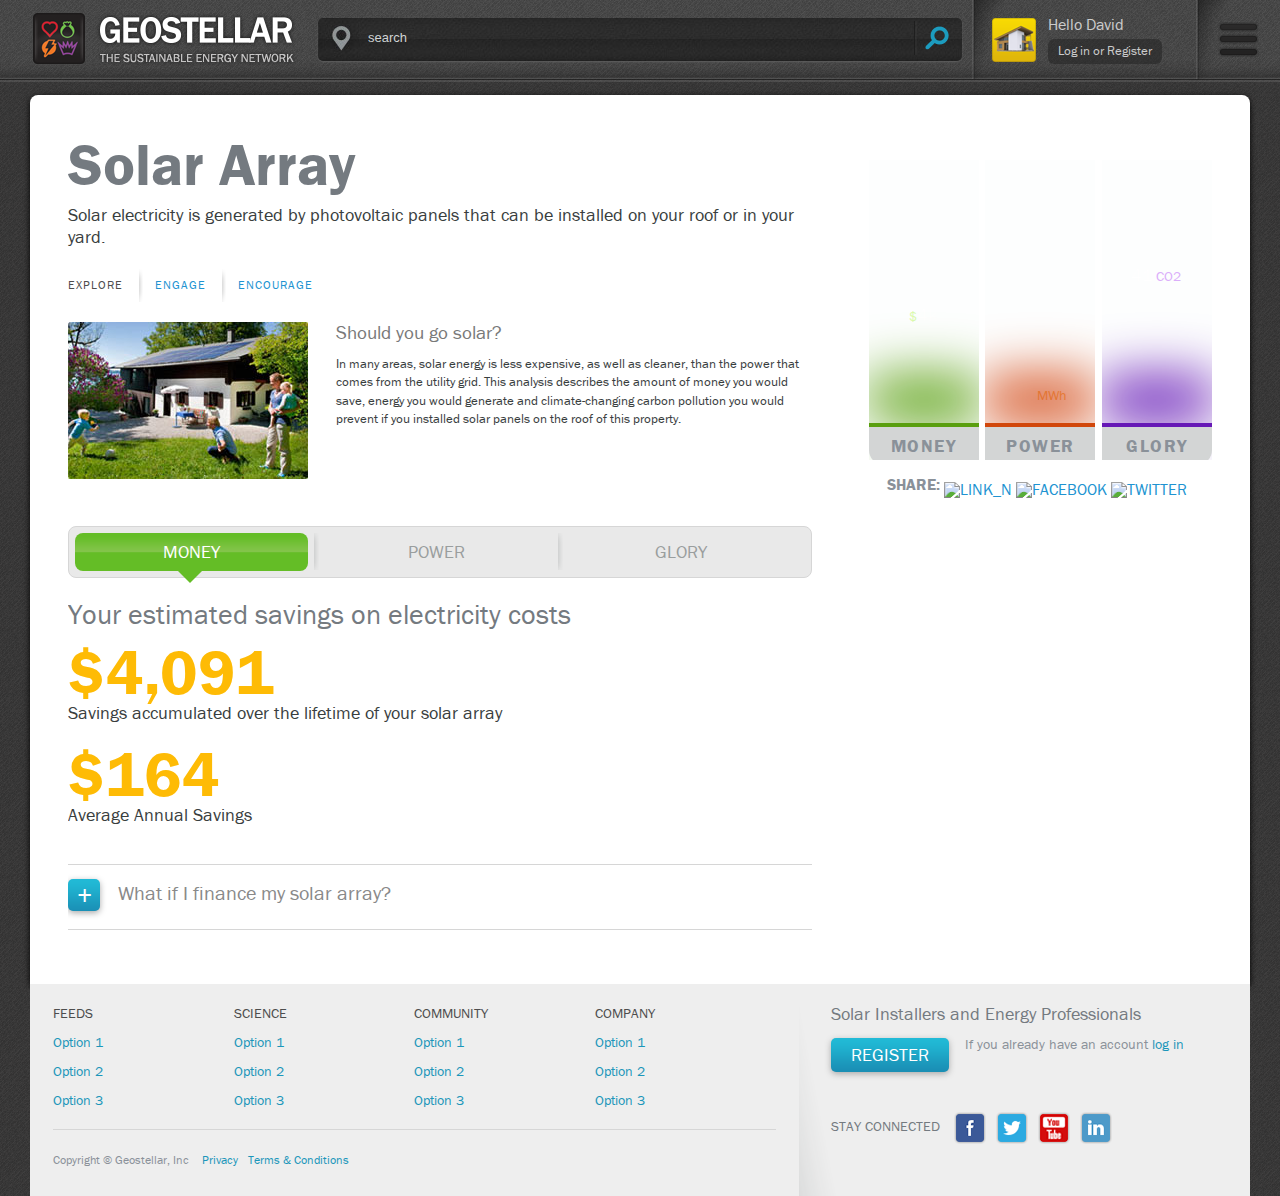
==== dashboard/index.html @ 4278902e "Commit with responsive header" ====
<!DOCTYPE html>
<html xmlns:fb="http://ogp.me/ns/fb#" class="js wf-franklingothicurw-n4-active wf-franklingothicurw-n7-active wf-franklingothicurw-n9-active wf-active"><head><style type="text/css">@media print {  .gmnoprint {    display:none  }}@media screen {  .gmnoscreen {    display:none  }}</style>
<title>Geostellar</title>
<meta name="description" content="Geostellar is The Sustainable Energy Network bringing cheaper, cleaner power for your home or business">
<meta http-equiv="X-UA-Compatible" content="chrome=1">
<meta name="viewport" content="width=device-width,initial-scale=1.0">


<link type="text/css" rel="stylesheet" media="screen" href="assets/application-35c4564369fe5d1c6859f36e1d0d741b.css">
<link type="text/css" rel="stylesheet" media="screen" href="assets/responsive-58cfaf1e168ccf00f7dff2ef872f04aa.css">
<link type="text/css" rel="stylesheet" media="screen" href="http://acceptance.geostellar.com:81/assets/whitelabel/geostellar-1b13569e9620782f423d4cd3ce931750.css">
<meta name="csrf-param" content="authenticity_token">
<meta name="csrf-token" content="Gu8Nmhqc6T2IzQH/kvDJ6JDOhVufLw918sZUtkgEwIQ=">
<link rel="icon" href="http://acceptance.geostellar.com:81/assets/favicon.png">
<link rel="apple-touch-icon" href="http://acceptance.geostellar.com:81/assets/GS_logo_appleIcon-0bec4d07da0aae240de7fe9b6c333265.png">
<!-- <script src="https://apis.google.com/_/scs/apps-static/_/js/k=oz.gapi.en.AFEB0CwrTt8.O/m=auth/am=qQ/rt=j/d=1/rs=AItRSTPkayOPKWRaj7YBCgqYh_5rCQdUZg/cb=gapi.loaded_0" async=""></script> -->
<!-- <script id="facebook-jssdk" async="" src="http://connect.facebook.net/en_US/all.js"></script> --><!-- <script type="text/javascript" async="" src="http://doug1izaerwt3.cloudfront.net/d4628839c38fcdaf28ebc00604e5fc774cc662ef.1.js"></script> -->
<!-- <script type="text/javascript" async="" src="http://i.kissmetrics.com/i.js"></script> -->
<!-- <script type="text/javascript" async="" src="http://www.google-analytics.com/ga.js"></script> -->
<!-- <script type="text/javascript" src="http://acceptance.geostellar.com:81/assets/application-3544ddd6ca4b018228222d82620ffefd.js"></script> -->
<!-- <script type="text/javascript" src="http://use.typekit.com/sor1pyl.js"></script> -->
<style type="text/css">.tk-franklin-gothic-urw{font-family:"franklin-gothic-urw",sans-serif;}</style><link rel="stylesheet" href="http://use.typekit.com/k/sor1pyl-d.css?[base64]"><script>
  //&lt;![CDATA[
    try{Typekit.load();}catch(e){}
  //]]&gt;
</script>
<script type="text/javascript">
var _gaq = _gaq || [];
_gaq.push(['_setAccount','UA-27055739-1']);
_gaq.push(['_trackPageview']);
(function() {
var ga = document.createElement('script'); ga.type = 'text/javascript'; ga.async = true;
ga.src = ('https:' == document.location.protocol ? 'https://ssl' : 'http://www') + '.google-analytics.com/ga.js';
var s = document.getElementsByTagName('script')[0]; s.parentNode.insertBefore(ga, s);
})();
</script>

<script type="text/javascript" src="http://www.google.com/jsapi"></script>
<script>
  //&lt;![CDATA[
    var _kmq = _kmq || [];
    var _kmk = _kmk || 'd4628839c38fcdaf28ebc00604e5fc774cc662ef';
  //]]&gt;
</script>

<script>
  //&lt;![CDATA[
    function _kms(u){
      setTimeout(function(){
        var d = document, f = d.getElementsByTagName('script')[0],
        s = d.createElement('script');
        s.type = 'text/javascript'; s.async = true; s.src = u;
        f.parentNode.insertBefore(s, f);
      }, 1);
    }
    _kms('//i.kissmetrics.com/i.js');
    _kms('//doug1izaerwt3.cloudfront.net/' + _kmk + '.1.js');
  //]]&gt;
</script>

<!-- <script type="text/javascript">
var axel = Math.random() + "";
var a = axel * 10000000000000;
document.write('<iframe src="http://3665442.fls.doubleclick.net/activityi;src=3665442;type=retar134;cat=geost882;ord=' + a + '?" width="1" height="1" frameborder="0" style="display:none"></iframe>');
</script> --><link href="http://ajax.googleapis.com/ajax/static/modules/gviz/1.0/core/tooltip.css" rel="stylesheet" type="text/css">
<!-- <script type="text/javascript" charset="UTF-8" src="http://maps.gstatic.com/cat_js/intl/en_us/mapfiles/api-3/8/12/%7Bcommon,map,util,marker%7D.js"></script> -->
<!-- <script type="text/javascript" charset="UTF-8" src="http://maps.gstatic.com/cat_js/intl/en_us/mapfiles/api-3/8/12/%7Bonion%7D.js"></script> -->
<!-- <script type="text/javascript" charset="UTF-8" src="http://maps.gstatic.com/cat_js/intl/en_us/mapfiles/api-3/8/12/%7Bcontrols%7D.js"></script> -->
<!-- <script type="text/javascript" charset="UTF-8" src="http://maps.gstatic.com/cat_js/intl/en_us/mapfiles/api-3/8/12/%7Bstats%7D.js"></script> --><style type="text/css">.fb_hidden{position:absolute;top:-10000px;z-index:10001}
.fb_invisible{display:none}
.fb_reset{background:none;border-spacing:0;border:0;color:#000;cursor:auto;direction:ltr;font-family:"lucida grande", tahoma, verdana, arial, sans-serif;font-size:11px;font-style:normal;font-variant:normal;font-weight:normal;letter-spacing:normal;line-height:1;margin:0;overflow:visible;padding:0;text-align:left;text-decoration:none;text-indent:0;text-shadow:none;text-transform:none;visibility:visible;white-space:normal;word-spacing:normal}
.fb_link img{border:none}
.fb_dialog{background:rgba(82, 82, 82, .7);position:absolute;top:-10000px;z-index:10001}
.fb_dialog_advanced{padding:10px;-moz-border-radius:8px;-webkit-border-radius:8px;border-radius:8px}
.fb_dialog_content{background:#fff;color:#333}
.fb_dialog_close_icon{background:url(http://static.ak.fbcdn.net/rsrc.php/v2/yA/x/IE9JII6Z1Ys.png) no-repeat scroll 0 0 transparent;_background-image:url(http://static.ak.fbcdn.net/rsrc.php/v2/y6/x/s816eWC-2sl.gif);cursor:pointer;display:block;height:15px;position:absolute;right:18px;top:17px;width:15px;top:8px\9;right:7px\9}
.fb_dialog_mobile .fb_dialog_close_icon{top:5px;left:5px;right:auto}
.fb_dialog_padding{background-color:transparent;position:absolute;width:1px;z-index:-1}
.fb_dialog_close_icon:hover{background:url(http://static.ak.fbcdn.net/rsrc.php/v2/yA/x/IE9JII6Z1Ys.png) no-repeat scroll 0 -15px transparent;_background-image:url(http://static.ak.fbcdn.net/rsrc.php/v2/y6/x/s816eWC-2sl.gif)}
.fb_dialog_close_icon:active{background:url(http://static.ak.fbcdn.net/rsrc.php/v2/yA/x/IE9JII6Z1Ys.png) no-repeat scroll 0 -30px transparent;_background-image:url(http://static.ak.fbcdn.net/rsrc.php/v2/y6/x/s816eWC-2sl.gif)}
.fb_dialog_loader{background-color:#f2f2f2;border:1px solid #606060;font-size:24px;padding:20px}
.fb_dialog_top_left,
.fb_dialog_top_right,
.fb_dialog_bottom_left,
.fb_dialog_bottom_right{height:10px;width:10px;overflow:hidden;position:absolute}
/* @noflip */
.fb_dialog_top_left{background:url(http://static.ak.fbcdn.net/rsrc.php/v2/yR/x/8YeTNIlTZjm.png) no-repeat 0 0;left:-10px;top:-10px}
/* @noflip */
.fb_dialog_top_right{background:url(http://static.ak.fbcdn.net/rsrc.php/v2/yR/x/8YeTNIlTZjm.png) no-repeat 0 -10px;right:-10px;top:-10px}
/* @noflip */
.fb_dialog_bottom_left{background:url(http://static.ak.fbcdn.net/rsrc.php/v2/yR/x/8YeTNIlTZjm.png) no-repeat 0 -20px;bottom:-10px;left:-10px}
/* @noflip */
.fb_dialog_bottom_right{background:url(http://static.ak.fbcdn.net/rsrc.php/v2/yR/x/8YeTNIlTZjm.png) no-repeat 0 -30px;right:-10px;bottom:-10px}
.fb_dialog_vert_left,
.fb_dialog_vert_right,
.fb_dialog_horiz_top,
.fb_dialog_horiz_bottom{position:absolute;background:#525252;filter:alpha(opacity=70);opacity:.7}
.fb_dialog_vert_left,
.fb_dialog_vert_right{width:10px;height:100%}
.fb_dialog_vert_left{margin-left:-10px}
.fb_dialog_vert_right{right:0;margin-right:-10px}
.fb_dialog_horiz_top,
.fb_dialog_horiz_bottom{width:100%;height:10px}
.fb_dialog_horiz_top{margin-top:-10px}
.fb_dialog_horiz_bottom{bottom:0;margin-bottom:-10px}
.fb_dialog_iframe{line-height:0}
.fb_dialog_content .dialog_title{background:#6d84b4;border:1px solid #3b5998;color:#fff;font-size:14px;font-weight:bold;margin:0}
.fb_dialog_content .dialog_title &gt; span{background:url(http://static.ak.fbcdn.net/rsrc.php/v2/yD/x/Cou7n-nqK52.gif)
no-repeat 5px 50%;float:left;padding:5px 0 7px 26px}
body.fb_hidden{-webkit-transform:none;height:100%;margin:0;left:-10000px;overflow:visible;position:absolute;top:-10000px;width:100%
}
.fb_dialog.fb_dialog_mobile.loading{background:url(http://static.ak.fbcdn.net/rsrc.php/v2/yc/x/3rhSv5V8j3o.gif)
white no-repeat 50% 50%;min-height:100%;min-width:100%;overflow:hidden;position:absolute;top:0;z-index:10001}
.fb_dialog.fb_dialog_mobile.loading.centered{max-height:590px;min-height:590px;max-width:500px;min-width:500px}
#fb-root #fb_dialog_ipad_overlay{background:rgba(0, 0, 0, .45);position:absolute;left:0;top:0;width:100%;min-height:100%;z-index:10000}
#fb-root #fb_dialog_ipad_overlay.hidden{display:none}
.fb_dialog.fb_dialog_mobile.loading iframe{visibility:hidden}
.fb_dialog_content .dialog_header{-webkit-box-shadow:white 0 1px 1px -1px inset;background:-webkit-gradient(linear, 0 0, 0 100%, from(#738ABA), to(#2C4987));border-bottom:1px solid;border-color:#1d4088;color:#fff;font:14px Helvetica, sans-serif;font-weight:bold;text-overflow:ellipsis;text-shadow:rgba(0, 30, 84, .296875) 0 -1px 0;vertical-align:middle;white-space:nowrap}
.fb_dialog_content .dialog_header table{-webkit-font-smoothing:subpixel-antialiased;height:43px;width:100%
}
.fb_dialog_content .dialog_header td.header_left{font-size:12px;padding-left:5px;vertical-align:middle;width:60px
}
.fb_dialog_content .dialog_header td.header_right{font-size:12px;padding-right:5px;vertical-align:middle;width:60px
}
.fb_dialog_content .touchable_button{background:-webkit-gradient(linear, 0 0, 0 100%, from(#4966A6),
color-stop(0.5, #355492), to(#2A4887));border:1px solid #29447e;-webkit-background-clip:padding-box;-webkit-border-radius:3px;-webkit-box-shadow:rgba(0, 0, 0, .117188) 0 1px 1px inset,
rgba(255, 255, 255, .167969) 0 1px 0;display:inline-block;margin-top:3px;max-width:85px;line-height:18px;padding:4px 12px;position:relative}
.fb_dialog_content .dialog_header .touchable_button input{border:none;background:none;color:#fff;font:12px Helvetica, sans-serif;font-weight:bold;margin:2px -12px;padding:2px 6px 3px 6px;text-shadow:rgba(0, 30, 84, .296875) 0 -1px 0}
.fb_dialog_content .dialog_header .header_center{color:#fff;font-size:16px;font-weight:bold;line-height:18px;text-align:center;vertical-align:middle}
.fb_dialog_content .dialog_content{background:url(http://static.ak.fbcdn.net/rsrc.php/v2/yJ/x/jKEcVPZFk-2.gif) no-repeat 50% 50%;border:1px solid #555;border-bottom:0;border-top:0;height:150px}
.fb_dialog_content .dialog_footer{background:#f2f2f2;border:1px solid #555;border-top-color:#ccc;height:40px}
#fb_dialog_loader_close{float:left}
.fb_dialog.fb_dialog_mobile .fb_dialog_close_button{text-shadow:rgba(0, 30, 84, .296875) 0 -1px 0}
.fb_dialog.fb_dialog_mobile .fb_dialog_close_icon{visibility:hidden}
.fb_iframe_widget{position:relative;display:-moz-inline-block;display:inline-block}
.fb_iframe_widget iframe{position:absolute}
.fb_iframe_widget_lift{z-index:1}
.fb_iframe_widget span{display:inline-block;position:relative;text-align:justify;vertical-align:text-bottom}
.fb_hide_iframes iframe{position:relative;left:-10000px}
.fb_iframe_widget_loader{position:relative;display:inline-block}
.fb_iframe_widget_fluid{display:inline}
.fb_iframe_widget_fluid span{width:100%}
.fb_iframe_widget_loader iframe{min-height:32px;z-index:2;zoom:1}
.fb_iframe_widget_loader .FB_Loader{background:url(http://static.ak.fbcdn.net/rsrc.php/v2/yJ/x/jKEcVPZFk-2.gif) no-repeat;height:32px;width:32px;margin-left:-16px;position:absolute;left:50%;z-index:4}
.fb_button_simple,
.fb_button_simple_rtl{background-image:url(http://static.ak.fbcdn.net/rsrc.php/v2/yH/x/eIpbnVKI9lR.png);background-repeat:no-repeat;cursor:pointer;outline:none;text-decoration:none}
.fb_button_simple_rtl{background-position:right 0}
.fb_button_simple .fb_button_text{margin:0 0 0 20px;padding-bottom:1px}
.fb_button_simple_rtl .fb_button_text{margin:0 10px 0 0}
a.fb_button_simple:hover .fb_button_text,
a.fb_button_simple_rtl:hover .fb_button_text,
.fb_button_simple:hover .fb_button_text,
.fb_button_simple_rtl:hover .fb_button_text{text-decoration:underline}
.fb_button,
.fb_button_rtl{background:#29447e url(http://static.ak.fbcdn.net/rsrc.php/v2/yl/x/FGFbc80dUKj.png);background-repeat:no-repeat;cursor:pointer;display:inline-block;padding:0 0 0 1px;text-decoration:none;outline:none}
.fb_button .fb_button_text,
.fb_button_rtl .fb_button_text{background:#5f78ab url(http://static.ak.fbcdn.net/rsrc.php/v2/yl/x/FGFbc80dUKj.png);border-top:solid 1px #879ac0;border-bottom:solid 1px #1a356e;color:#fff;display:block;font-family:"lucida grande",tahoma,verdana,arial,sans-serif;font-weight:bold;padding:2px 6px 3px 6px;margin:1px 1px 0 21px;text-shadow:none}
a.fb_button,
a.fb_button_rtl,
.fb_button,
.fb_button_rtl{text-decoration:none}
a.fb_button:active .fb_button_text,
a.fb_button_rtl:active .fb_button_text,
.fb_button:active .fb_button_text,
.fb_button_rtl:active .fb_button_text{border-bottom:solid 1px #29447e;border-top:solid 1px #45619d;background:#4f6aa3;text-shadow:none}
.fb_button_xlarge,
.fb_button_xlarge_rtl{background-position:left -60px;font-size:24px;line-height:30px}
.fb_button_xlarge .fb_button_text{padding:3px 8px 3px 12px;margin-left:38px}
a.fb_button_xlarge:active{background-position:left -99px}
.fb_button_xlarge_rtl{background-position:right -268px}
.fb_button_xlarge_rtl .fb_button_text{padding:3px 8px 3px 12px;margin-right:39px}
a.fb_button_xlarge_rtl:active{background-position:right -307px}
.fb_button_large,
.fb_button_large_rtl{background-position:left -138px;font-size:13px;line-height:16px}
.fb_button_large .fb_button_text{margin-left:24px;padding:2px 6px 4px 6px}
a.fb_button_large:active{background-position:left -163px}
.fb_button_large_rtl{background-position:right -346px}
.fb_button_large_rtl .fb_button_text{margin-right:25px}
a.fb_button_large_rtl:active{background-position:right -371px}
.fb_button_medium,
.fb_button_medium_rtl{background-position:left -188px;font-size:11px;line-height:14px}
a.fb_button_medium:active{background-position:left -210px}
.fb_button_medium_rtl{background-position:right -396px}
.fb_button_text_rtl,
.fb_button_medium_rtl .fb_button_text{padding:2px 6px 3px 6px;margin-right:22px}
a.fb_button_medium_rtl:active{background-position:right -418px}
.fb_button_small,
.fb_button_small_rtl{background-position:left -232px;font-size:10px;line-height:10px}
.fb_button_small .fb_button_text{padding:2px 6px 3px;margin-left:17px}
a.fb_button_small:active,
.fb_button_small:active{background-position:left -250px}
.fb_button_small_rtl{background-position:right -440px}
.fb_button_small_rtl .fb_button_text{padding:2px 6px;margin-right:18px}
a.fb_button_small_rtl:active{background-position:right -458px}
.fb_share_count_wrapper{position:relative;float:left}
.fb_share_count{background:#b0b9ec none repeat scroll 0 0;color:#333;font-family:"lucida grande", tahoma, verdana, arial, sans-serif;text-align:center}
.fb_share_count_inner{background:#e8ebf2;display:block}
.fb_share_count_right{margin-left:-1px;display:inline-block}
.fb_share_count_right .fb_share_count_inner{border-top:solid 1px #e8ebf2;border-bottom:solid 1px #b0b9ec;margin:1px 1px 0 1px;font-size:10px;line-height:10px;padding:2px 6px 3px;font-weight:bold}
.fb_share_count_top{display:block;letter-spacing:-1px;line-height:34px;margin-bottom:7px;font-size:22px;border:solid 1px #b0b9ec}
.fb_share_count_nub_top{border:none;display:block;position:absolute;left:7px;top:35px;margin:0;padding:0;width:6px;height:7px;background-repeat:no-repeat;background-image:url(http://static.ak.fbcdn.net/rsrc.php/v2/yP/x/bSOHtKbCGYI.png)}
.fb_share_count_nub_right{border:none;display:inline-block;padding:0;width:5px;height:10px;background-repeat:no-repeat;background-image:url(http://static.ak.fbcdn.net/rsrc.php/v2/yL/x/i_oIVTKMYsL.png);vertical-align:top;background-position:right 5px;z-index:10;left:2px;margin:0 2px 0 0;position:relative}
.fb_share_no_count{display:none}
.fb_share_size_Small .fb_share_count_right .fb_share_count_inner{font-size:10px}
.fb_share_size_Medium .fb_share_count_right .fb_share_count_inner{font-size:11px;padding:2px 6px 3px;letter-spacing:-1px;line-height:14px}
.fb_share_size_Large .fb_share_count_right .fb_share_count_inner{font-size:13px;line-height:16px;padding:2px 6px 4px;font-weight:normal;letter-spacing:-1px}
.fb_share_count_hidden .fb_share_count_nub_top,
.fb_share_count_hidden .fb_share_count_top,
.fb_share_count_hidden .fb_share_count_nub_right,
.fb_share_count_hidden .fb_share_count_right{visibility:hidden}
.fb_connect_bar_container div,
.fb_connect_bar_container span,
.fb_connect_bar_container a,
.fb_connect_bar_container img,
.fb_connect_bar_container strong{background:none;border-spacing:0;border:0;direction:ltr;font-style:normal;font-variant:normal;letter-spacing:normal;line-height:1;margin:0;overflow:visible;padding:0;text-align:left;text-decoration:none;text-indent:0;text-shadow:none;text-transform:none;visibility:visible;white-space:normal;word-spacing:normal;vertical-align:baseline}
.fb_connect_bar_container{position:fixed;left:0 !important;right:0 !important;height:42px !important;padding:0 25px !important;margin:0 !important;vertical-align:middle !important;border-bottom:1px solid #333 !important;background:#3b5998 !important;z-index:99999999 !important;overflow:hidden !important}
.fb_connect_bar_container_ie6{position:absolute;top:expression(document.compatMode=="CSS1Compat"? document.documentElement.scrollTop+"px":body.scrollTop+"px")}
.fb_connect_bar{position:relative;margin:auto;height:100%;width:100%;padding:6px 0 0 0 !important;background:none;color:#fff !important;font-family:"lucida grande", tahoma, verdana, arial, sans-serif !important;font-size:13px !important;font-style:normal !important;font-variant:normal !important;font-weight:normal !important;letter-spacing:normal !important;line-height:1 !important;text-decoration:none !important;text-indent:0 !important;text-shadow:none !important;text-transform:none !important;white-space:normal !important;word-spacing:normal !important}
.fb_connect_bar a:hover{color:#fff}
.fb_connect_bar .fb_profile img{height:30px;width:30px;vertical-align:middle;margin:0 6px 5px 0}
.fb_connect_bar div a,
.fb_connect_bar span,
.fb_connect_bar span a{color:#bac6da;font-size:11px;text-decoration:none}
.fb_connect_bar .fb_buttons{float:right;margin-top:7px}
.fb_edge_widget_with_comment{position:relative;*z-index:1000}
.fb_edge_widget_with_comment span.fb_edge_comment_widget{position:absolute}
.fb_edge_widget_with_comment span.fb_send_button_form_widget{z-index:1}
.fb_edge_widget_with_comment span.fb_send_button_form_widget .FB_Loader{left:0;top:1px;margin-top:6px;margin-left:0;background-position:50% 50%;background-color:#fff;height:150px;width:394px;border:1px #666 solid;border-bottom:2px solid #283e6c;z-index:1}
.fb_edge_widget_with_comment span.fb_send_button_form_widget.dark .FB_Loader{background-color:#000;border-bottom:2px solid #ccc}
.fb_edge_widget_with_comment span.fb_send_button_form_widget.siderender
.FB_Loader{margin-top:0}
.fbpluginrecommendationsbarleft,
.fbpluginrecommendationsbarright{position:fixed !important;bottom:0;z-index:999}
/* @noflip */
.fbpluginrecommendationsbarleft{left:10px}
/* @noflip */
.fbpluginrecommendationsbarright{right:10px}</style>


<link rel="stylesheet" href="css/application-35c4564369fe5d1c6859f36e1d0d741b.css">
  <!--<link rel="stylesheet" href="css/responsive-58cfaf1e168ccf00f7dff2ef872f04aa.css">-->
  <link rel="stylesheet" href="css/sor1pyl-d.css">
  <link rel="stylesheet" href="css/tooltip.css">
  <link rel="stylesheet" href="css/geostellar.css">
  <script src="http://ajax.googleapis.com/ajax/libs/jquery/1.9.1/jquery.min.js"></script>
  <script type="text/javascript" src="js/jquery.xray.js"></script>
  <script type="text/javascript">
    $(document).ready(function(){
    	//$('#right-column').xray('images/screen.png', 0 , 0);
    	
    	/* INTRO TABS */
    	$('#intro-tabs-tabs a').click(function(e){
    		e.preventDefault();
    		$('#intro-tabs-tabs li').removeClass('current');
    		$('.tab').removeClass('current');
    		$(this).parent().addClass('current');
    		var thisIndex = $('#intro-tabs-tabs a').index(this);
    		$('#intro-tabs .tab').eq(thisIndex).addClass('current');
    	});
    	
    	/* SITE DETAIL TABS */
    	$('#site-details .details-header li').click(function(){
    		$('#site-details .details-header li').removeClass('current');
    		$('#site-details .detail-data').removeClass('current');
    		$(this).addClass('current');
    		var thisIndex = $('#site-details .details-header li').index(this);
    		$('#site-details .detail-data').eq(thisIndex).addClass('current');
    	});
    	
    	/* SITE SEARCH */
    	$('#site-search-field input').focus(function(){
    	  $('#site-search').addClass('active');
    	});
    	$('#site-search-field input').blur(function(){
    	  $('#site-search').removeClass('active');
    	});
    	$('#site-search-results a.result-btn').hover(
  	      function () {
  	        $('#site-search').addClass('remain-active');
  	    },
  	      function () {
  	        $('#site-search').removeClass('remain-active');
  	      }
  	    );
  	    
  	    /* HEADER MENU */
  	    $('#navigation-menu').click(function(){
  	    	$(this).toggleClass('active');
  	    });

    	
    });
  </script>



  <!--[if lt IE 9]>
	<script src="http://css3-mediaqueries-js.googlecode.com/svn/trunk/css3-mediaqueries.js"></script>
<![endif]-->
</head>

<body class="home search"><iframe width="1" height="1" frameborder="0" style="display:none" src="http://3665442.fls.doubleclick.net/activityi;src=3665442;type=retar134;cat=geost882;ord=3390226040861.0806?"></iframe>
<!-- <noscript>
&lt;iframe frameborder='0' height='1' src='http://3665442.fls.doubleclick.net/activityi;src=3665442;type=retar134;cat=geost882;ord=1?' style='display:none' width='1'&gt;&lt;/iframe&gt;
</noscript> -->

<!-- <script>
  //&lt;![CDATA[
    Light.Tracker.sessionIdentifier = null;
    Light.userSession = new Light.UserSession(null)
    Light.Tracker.initialize(Light.userSession);
  //]]&gt;
</script> -->

<!-- <script>
  //&lt;![CDATA[
    google.load("maps", "3.8", {"other_params":"client=gme-geostellar&amp;sensor=false"});
    google.load('visualization', '1.0', {'packages':['corechart']})
  //]]&gt;
</script> -->
<!-- <script type="text/javascript" src="http://maps.googleapis.com/maps/api/js?v=3.8&amp;client=gme-geostellar&amp;sensor=false"></script> -->
<!-- <script type="text/javascript" src="http://maps.gstatic.com/intl/en_us/mapfiles/api-3/8/12/main.js"></script> -->
<!-- <script type="text/javascript" src="http://www.google.com/uds/?file=visualization&amp;v=1.0&amp;packages=corechart"></script> -->
<!-- <script type="text/javascript" src="http://www.google.com/uds/api/visualization/1.0/cbcd5e2904628a4ef4d665354dc31eeb/format+en,default,corechart.I.js"></script> -->

<!-- <script>
  //&lt;![CDATA[
    Light.channelId = 4;
    
    $(function() {
      Light.Bootstrapper.bootstrap();
    });
  //]]&gt;
</script> -->


<!-- <script type="text/javascript">var NREUMQ=NREUMQ||[];NREUMQ.push(["mark","firstbyte",new Date().getTime()]);</script> -->


<div class="lens_flare"></div>
<div id="container" data-behavior="Light.Behaviors.UserSessionView">
<div id="header-outer">

<div id="header">
	<a class="logo" href="http://acceptance.geostellar.com:81/"><img src="images/GEOSTELLAR-logo.png" alt="GEOSTELLAR-logo" /></a>
	
	
	<div id="site-search">
	
	<div id="site-search-field">
	  <div class="site-search-inner">
	  	<label class="offscreen">Enter your search here</label>
	  	<input type="text" value="search" />
	  </div>
	</div>
	
	<div id="site-search-results">
	  <div class="result">
	    <span class="result-text">1123 Main St. Bethesda MD 10810</span>
	    <a href="" class="result-btn">View Saved Projects</a>
	  </div>
	</div>
	
	</div>
	
	
	
	<div id="user-block">
	<img src="images/avatar.png" alt="avatar" width="44" height="44" />
	<p>Hello David</p>
	<ul class="user-session">
	<li class="user-session-view">
	<a class="sign-out hidden" href="http://acceptance.geostellar.com:81/users/sign_out">Log out</a><a class="sign-in " href="#">Log in or Register</a>
	</li>
	</ul>
	</div>
	
	<div id="navigation-menu" class="dropdown"><a href="#" data-toggle="dropdown" class="btn disabled dropdown-toggle">
	<i class="icon-sort-down icon-large"></i>
	</a><ul role="menu" data-behavior="Light.Behaviors.ToolbarView" class="dropdown-menu" aria-labelledby="dLabel"><li>
	<a href="/">Home</a>
	</li><li>
	<a href="#" class="your_saved_projects">Saved Project(s)</a>
	</li><li>
	<a href="#" class="invite_friends">Invite Friends</a>
	</li><li>
	<a class="profile" href="http://acceptance.geostellar.com:81/users/profile/edit">Account Profile</a>
	</li></ul>
	</div>
</div>
</div>
<div id="content-outer">
	<div id="content">
	<div class="flash-messages-wrapper">
	
	</div>
	<div class="navigation">
	
	</div>
	<div id="backbone-content">
	
	
	
	<div id="right-column">
	  <div class="mobile-site-details-actions phone-only">
	    <a class="unfocus-reports">
	      <i class="icon-step-backward"></i>
	    </a>
	    <div class="consider-solar">
	      <a href="#" class="button primary">
	        Start Here
	      </a>
	    </div>
	  </div>
	  
	  
	  <h1>Solar Array</h1>
	  
	  
	  <p class="intro-p">Solar electricity is generated by photovoltaic panels that can be installed on your roof or in your yard.</p>
	  
	  
	  <div id="intro-tabs">
	  <div id="intro-tabs-tabs"><ul><li class="current"><a href="">Explore</a></li><li><a href="">Engage</a></li><li><a href="">Encourage</a></li></ul></div>
	  
	  <div id="intro-tabs-tab1" class="tab current">
	  <div class="tab-image"><img src="images/explore.jpg" alt="" /></div>
	  <h2>Should you go solar?</h2>
	  <p>In many areas, solar energy is less expensive, as well as cleaner, than the power that comes from the utility grid. This analysis describes the amount of money you would save, energy you would generate and climate-changing carbon pollution you would prevent if you installed solar panels on the roof of this property.</p>
	  </div>
	
	<div id="intro-tabs-tab2" class="tab">
	  <div class="tab-image"><img src="images/engage.jpg" alt="" /></div>
	  <h2>You're well on your way to cleaner and cheaper power!</h2>
	  <p>Your Geostellar advisor will collect bids from the most experienced and reliable solar professionals, and present you with a detailed recommendation that compares the value of each proposal. Geostellar will arrange a visit by the solar professional you select.</p>
	  </div>
	
	<div id="intro-tabs-tab3" class="tab">
	  <div class="tab-image"><img src="images/encourage.jpg" alt="" /></div>
	  <h2>Congratulations on producing your own clean power!</h2>
	  <p>You've brought the green revolution home by saving money on utility bills and fighting climate change at the same time. Encourage others by posting updates on your power generation and savings.</p>
	  </div>
	  
	  
	  
	  </div>
	  
	  
	  <div id="site-details"><ul class="details-header">
	  <li class="savings current">
	    <span>Money</span>
	    <div class="arrow"></div>
	  </li>
	  <li class="energy">
	    <span>Power</span>
	    <div class="arrow"></div>
	  </li>
	  <li class="benefits">
	    <span>Glory</span>
	    <div class="arrow"></div>
	  </li>
	</ul>
	
	<div class="detail-data savings-data current"><h3>Your estimated savings on electricity costs</h3>
	<dl class="details">
	  <dd class="lifetime savings">$4,091</dd>
	  <dt>Savings accumulated over the lifetime of your solar array</dt>
	  <dd class="annual savings">$164</dd>
	  <dt>Average Annual Savings</dt>
	</dl>
	<div class="display-financed-savings">
	  <div class="expand-circle">+</div>
	  What if I finance my solar array?
	</div>
	</div>
	
	<div class="detail-data savings-data"><h3>Your estimated savings on electricity costs</h3>
	<dl class="details">
	  <dd class="lifetime savings">$4,092</dd>
	  <dt>Savings accumulated over the lifetime of your solar array</dt>
	  <dd class="annual savings">$164</dd>
	  <dt>Average Annual Savings</dt>
	</dl>
	<div class="display-financed-savings">
	  <div class="expand-circle">+</div>
	  What if I finance my solar array?
	</div>
	</div>
	
	<div class="detail-data savings-data"><h3>Your estimated savings on electricity costs</h3>
	<dl class="details">
	  <dd class="lifetime savings">$4,093</dd>
	  <dt>Savings accumulated over the lifetime of your solar array</dt>
	  <dd class="annual savings">$164</dd>
	  <dt>Average Annual Savings</dt>
	</dl>
	<div class="display-financed-savings">
	  <div class="expand-circle">+</div>
	  What if I finance my solar array?
	</div>
	</div>
	
	
	
	
	
	
	
	
	
	
	</div>
	
	
	
	
	
	
	
	</div>
	
	
	
	<div id="left-column">
	  <!-- <div class="site-map">
	    
	    <div class="raster-buttons">
	      <button class="hide">
	        Hide
	      </button>
	      <button class="show hidden">
	        Show
	      </button>
	    </div>
	    <div class="gradient-container">
	      <div class="gradient"></div>
	      <span>
	        High sun
	      </span>
	      <span>
	        Low sun
	      </span>
	    </div>
	  </div> -->
	  <!-- <div class="solar-site-address">
	    <div>
	      <a id="wrong-solar-site-help">
	        Not your roof?
	      </a>
	    </div>
	    <div class="address-container">
	      <div class="start-here phone-only">
	        <a href="#" class="button primary">
	          Start Here
	        </a>
	      </div>
	      <p class="phone-only">If you installed solar on your property here are the estimated benefits for</p>
	      <p>727 6th Street Northeast</p>
	      <p>Washington, District of Columbia 20002</p>
	    </div>
	    <div class="try-other-address">
	      <a href="http://acceptance.geostellar.com:81/search?kme=Clicked+Try+Another+Address+link">
	        Try another address »
	      </a>
	    </div>
	    <div class="button-container">
	      <a id="save_project">
	        <span class="phone-excluded">Save this project »</span>
	        <span class="phone-only primary">Save</span>
	      </a>
	    </div>
	    <div class="button-container">
	      <a target="_blank" id="local_resource" class="hidden" href="http://geostellar.com/site/science/US11">
	        <span class="phone-excluded">WV Solar Energy Resource Center</span>
	      </a>
	    </div>
	  </div> -->
	  <div id="solar-site" class="phone-only">
	    <div class="ratings-container clearfix">
	  <div class="stellar-score-container">
	    <div class="stellar-score">
	      497
	    </div>
	    <div class="stellar-score-label">
	      StellarScore&trade;
	    </div>
	  </div>
	  <div data-report="savings" class="rating-container savings">
	    <div class="rating-label">
	      Money
	    </div>
	    <div style="height: 55.3%" class="rating-bar-container">
	      <div class="rating-bar">
	        4k
	      </div>
	    </div>
	  </div>
	  <div data-report="energy" class="rating-container energy">
	    <div class="rating-label">
	      Power
	    </div>
	    <div style="height: 29.1%" class="rating-bar-container">
	      <div class="rating-bar">
	        60
	      </div>
	    </div>
	  </div>
	  <div data-report="benefit" class="rating-container benefit">
	    <div class="rating-label phone-excluded">
	      Glory
	    </div>
	    <div class="rating-label phone-only">
	      Glory
	    </div>
	    <div style="height: 68.5%" class="rating-bar-container">
	      <div class="rating-bar">
	        41
	      </div>
	    </div>
	  </div>
	  <div class="rating-container">
	    <a id="ratings-help">
	      The Science behind your score
	    </a>
	  </div>
	</div>
	  </div>
	  <div id="solar-site" class="phone-excluded">
	    <div class="ratings-container clearfix">
	  <div class="stellar-score-container">
	    <div class="stellar-score">
	      497
	    </div>
	    <div class="stellar-score-label">
	      StellarScore&trade;
	    </div>
	  </div>
	  <div data-report="savings" class="rating-container savings">
	    <div class="rating-label">
	      Money
	    </div>
	    <div style="height: 55.3%" class="rating-bar-container">
	      <div class="rating-bar">
	        4k
	      </div>
	    </div>
	  </div>
	  <div data-report="energy" class="rating-container energy">
	    <div class="rating-label">
	      Power
	    </div>
	    <div style="height: 29.1%" class="rating-bar-container">
	      <div class="rating-bar">
	        60
	      </div>
	    </div>
	  </div>
	  <div data-report="benefit" class="rating-container benefit">
	    <div class="rating-label phone-excluded">
	      Glory
	    </div>
	    <div class="rating-label phone-only">
	      Glory
	    </div>
	    <div style="height: 68.5%" class="rating-bar-container">
	      <div class="rating-bar">
	        41
	      </div>
	    </div>
	  </div>
	  <div class="rating-container">
	    <a id="ratings-help">
	      The Science behind your score
	    </a>
	  </div>
	</div>
	  </div>
	  <div id="social-links">
	  <span>Share:</span>
	  <a class="link"><img src="http://acceptance.geostellar.com:81/assets/Link_N-7e405c01ba76a13a5f766978cc9d5d6f.png" alt="Link_n"></a>
	  <a class="facebook"><img src="http://acceptance.geostellar.com:81/assets/facebook-ffd76b3f622c5ec1b358fcbf6348a013.png" alt="Facebook"></a>
	  <a class="twitter"><img src="http://acceptance.geostellar.com:81/assets/twitter-9490f5d2e86188acc69077d6a7694446.png" alt="Twitter"></a>
	</div>
	</div>
	
	
	
	</div>
	<div style="display: none" class="new-lead-form">
	<h2>Don't despair!</h2>
	<p>While our computers weren't able to locate your property, our humans can still help. Just submit this request, and your Geostellar solar advisor will send you an estimate of the savings on electricity costs, how much energy you can produce and the environmental benefits of your solar energy system.</p>
	<form novalidate="novalidate" method="post" id="new_lead" class="simple_form request-quote-form" action="/leads" accept-charset="UTF-8"><div style="margin:0;padding:0;display:inline"><input type="hidden" value="✓" name="utf8"><input type="hidden" value="Gu8Nmhqc6T2IzQH/kvDJ6JDOhVufLw918sZUtkgEwIQ=" name="authenticity_token"></div>
	<fieldset>
	<div class="input hidden"><input type="hidden" name="lead[site_id]" id="lead_site_id" class="hidden"></div>
	<div class="input hidden"><input type="hidden" name="lead[stellar_score]" id="lead_stellar_score" class="hidden"></div>
	<div class="input string required"><label for="lead_requester_address" class="string required control-label"><abbr title=""></abbr> Your street address, city, state, zip</label><input type="text" size="50" name="lead[requester_address]" maxlength="160" id="lead_requester_address" class="string required"></div>
	</fieldset>
	<fieldset class="contact-form user-info">
	<div class="input string required"><label for="lead_requester_first_name" class="string required control-label"><abbr title=""></abbr> Requester first name</label><input type="text" size="50" name="lead[requester_first_name]" maxlength="60" id="lead_requester_first_name" class="string required"></div>
	<div class="input string required"><label for="lead_requester_last_name" class="string required control-label"><abbr title=""></abbr> Requester last name</label><input type="text" size="50" name="lead[requester_last_name]" maxlength="60" id="lead_requester_last_name" class="string required"></div>
	<div class="input check_boxes optional"><label class="check_boxes optional control-label">Would you prefer to be contacted by (must select one)</label><span class="checkbox"><input type="checkbox" value="Email" name="lead[contact_preference][]" id="lead_contact_preference_email" class="check_boxes optional"><label for="lead_contact_preference_email" class="collection_check_boxes">Email</label></span><span class="checkbox"><input type="checkbox" value="Phone" name="lead[contact_preference][]" id="lead_contact_preference_phone" class="check_boxes optional"><label for="lead_contact_preference_phone" class="collection_check_boxes">Phone</label></span><input type="hidden" value="" name="lead[contact_preference][]"></div>
	<div class="input tel optional"><label for="lead_phone" class="tel optional control-label">Phone</label><input type="tel" size="50" name="lead[phone]" id="lead_phone" class="string tel optional"></div>
	</fieldset>
	<fieldset class="contact-form notes">
	<div class="input text optional"><label for="lead_requester_note" class="text optional control-label">Share some details about your property's location and appearance, and pass along any message or questions to your solar advisor</label><textarea rows="20" name="lead[requester_note]" id="lead_requester_note" cols="40" class="text optional"></textarea></div>
	</fieldset>
	
	<div class="dealers-section hidden">
	<label>Who would you like to contact you? (must select at least one)</label>
	<div class="dealer-accordion"></div>
	</div>
	<div class="buttons">
	<input type="submit" value="Done" class="primary request-quotes">
	<a class="close-modal cancel secondary button phone-only" href="#">Cancel</a>
	</div>
	<div class="server-error"></div>
	
	</form>
	
	</div>
	
	</div>
</div>














<div id="footer-outer"><div id="footer" class="contain-floats">
	
	<div id="footer-main-region" class="contain-floats">
	  
	<!-- primary menu -->
	<div class="block" id="footer-primary-menu">
	<ul class="menu">
	<li><a href="">Feeds</a><ul><li><a href="">Option 1</a></li><li><a href="">Option 2</a></li><li><a href="">Option 3</a></li></ul></li>
	<li><a href="">Science</a><ul><li><a href="">Option 1</a></li><li><a href="">Option 2</a></li><li><a href="">Option 3</a></li></ul></li>
	<li><a href="">Community</a><ul><li><a href="">Option 1</a></li><li><a href="">Option 2</a></li><li><a href="">Option 3</a></li></ul></li>
	<li><a href="">Company</a><ul><li><a href="">Option 1</a></li><li><a href="">Option 2</a></li><li><a href="">Option 3</a></li></ul></li>
	</ul>
	</div>
	
	<!-- copyright -->
	<div class="block" id="footer-copyright">
	Copyright &copy; Geostellar, Inc
	</div>
	
	<!-- secondary menu -->
	<div class="block" id="footer-secondary-menu">
	<ul class="menu">
	<li><a href="">Privacy</a></li>
	<li><a href="">Terms &amp; Conditions</a></li>
	</ul>
	</div>
	
	</div><!-- close #footer-main -->
	
	
	<div id="footer-sidebar-region" class="contain-floats">
	
	<div class="block" id="installers-block">
	<h3>Solar Installers and Energy Professionals</h3>
	<a href="" class="btn-blue">Register</a>
	<p>If you already have an account <a href="">log in</a></p>
	</div>
	
	<!-- social -->
	<div class="block" id="footer-social">
	<h3>Stay Connected</h3>
	<div class="icons"><a href="" id="fb"><span class="offscreen">Facebook</span></a><a href="" id="tw"><span class="offscreen">Twitter</span></a><a href="" id="yt"><span class="offscreen">YouTube</span></a><a href="" id="in"><span class="offscreen">LinkedIn</span></a></div>
	</div>
	
	</div><!-- close #footer-sidebar -->
	
	</div><!-- close #footer --></div>














<div style="display: none;" id="authentication-dialog">
<div class="authentication-form">
<h2>Log in or Register</h2>
<div data-behavior="Light.Behaviors.SocialSignIn" class="social-sign-in">
<p>with one of these social networks</p>
<a class="facebook"><img src="http://acceptance.geostellar.com:81/assets/Facebook_N-dd8625aea0f77d2749b85b72a199ab8b.png" alt="Facebook_n"></a>
<a class="google"><img src="http://acceptance.geostellar.com:81/assets/Google__N-dfbe818b5ea1bce83bd87c1328272a39.png" alt="Google__n"></a>
</div>
<div class="sign-in-or-sign-up">
<fieldset class="sign-in">
<form novalidate="novalidate" method="post" id="new_user" class="simple_form validates user-sign-in" action="http://acceptance.geostellar.com:81/users/sign_in" accept-charset="UTF-8"><div style="margin:0;padding:0;display:inline"><input type="hidden" value="✓" name="utf8"><input type="hidden" value="Gu8Nmhqc6T2IzQH/kvDJ6JDOhVufLw918sZUtkgEwIQ=" name="authenticity_token"></div>
<span>
<h2>
Log in to your account
</h2>
</span>
<fieldset>
<div class="input email required"><label for="user_email" class="email required control-label"><abbr title=""></abbr> Email</label><input type="email" size="50" name="user[email]" maxlength="160" id="user_email" class="string email required" autofocus="autofocus"></div>
<div class="input password required"><label for="user_password" class="password required control-label"><abbr title=""></abbr> Password</label><input type="password" size="50" name="user[password]" minlength="6" maxlength="128" id="user_password" class="password required"></div>
<span class="authentication-links">
<a href="http://acceptance.geostellar.com:81/users/password/new">Forgot your password?</a>
</span>
</fieldset>
<div class="buttons">
<input type="submit" value="Log in" name="commit" class="btn primary">
<a class="close-modal secondary button" href="#">Cancel</a>
<div class="server-error"></div>
</div>
</form>
</fieldset>
<fieldset class="sign-up">
<form novalidate="novalidate" method="post" id="new_user" class="simple_form validates user-sign-up" action="/users" accept-charset="UTF-8"><div style="margin:0;padding:0;display:inline"><input type="hidden" value="✓" name="utf8"><input type="hidden" value="Gu8Nmhqc6T2IzQH/kvDJ6JDOhVufLw918sZUtkgEwIQ=" name="authenticity_token"></div>
<span>
<h2>
Create a new account
</h2>
</span>
<fieldset>
<div class="input email required"><label for="user_email" class="email required control-label"><abbr title=""></abbr> Email</label><input type="email" size="50" name="user[email]" maxlength="160" id="user_email" class="string email required"></div>
<div class="input password required"><label for="user_password" class="password required control-label"><abbr title=""></abbr> Password</label><input type="password" size="50" name="user[password]" minlength="6" maxlength="128" id="user_password" class="password required"></div>
</fieldset>
<div class="buttons">
<input type="submit" value="Register" name="commit" class="btn secondary">
<a class="close-modal secondary button" href="#">Cancel</a>
<div class="server-error"></div>
</div>
</form>
</fieldset>
</div>

</div>
</div>
<div id="fb-root" class=" fb_reset"><div style="position: absolute; top: -10000px; height: 0pt; width: 0pt;"><div><iframe scrolling="no" frameborder="0" name="fb_xdm_frame_http" allowtransparency="true" aria-hidden="true" title="Facebook Cross Domain Communication Frame" tab-index="-1" style="border: medium none;" src="http://static.ak.facebook.com/connect/xd_arbiter.php?version=18#channel=f2765888a33cd6c&amp;origin=http%3A%2F%2Facceptance.geostellar.com%3A81&amp;channel_path=%2Fchannel.html%3Ffb_xd_fragment%23xd_sig%3Df200eddddb94732%26"></iframe><iframe scrolling="no" frameborder="0" name="fb_xdm_frame_https" allowtransparency="true" aria-hidden="true" title="Facebook Cross Domain Communication Frame" tab-index="-1" style="border: medium none;" src="https://s-static.ak.facebook.com/connect/xd_arbiter.php?version=18#channel=f2765888a33cd6c&amp;origin=http%3A%2F%2Facceptance.geostellar.com%3A81&amp;channel_path=%2Fchannel.html%3Ffb_xd_fragment%23xd_sig%3Df200eddddb94732%26"></iframe></div></div><div style="position: absolute; top: -10000px; height: 0pt; width: 0pt;"><div></div></div></div>
<!-- <script>
  // Additional JS functions here
  window.fbAsyncInit = function() {
    FB.init({
      appId      : '417911584946639', // App ID
      channelUrl : '//acceptance.geostellar.com/channel.html', // Channel File
      status     : true, // check login status
      cookie     : true, // enable cookies to allow the server to access the session
      xfbml      : true  // parse XFBML
    });

    // Additional init code here

  };

  // Load the SDK Asynchronously
  (function(d){
     var js, id = 'facebook-jssdk', ref = d.getElementsByTagName('script')[0];
     if (d.getElementById(id)) {return;}
     js = d.createElement('script'); js.id = id; js.async = true;
     js.src = "//connect.facebook.net/en_US/all.js";
     ref.parentNode.insertBefore(js, ref);
   }(document));
</script> -->

<!-- <script>
  function googleAuthApiLoaded() {
    gapi.load('auth', function () {
      gapi.auth.init(function () {
        Light.GooglePlusSignIn.prototype.clientId = '440539876708.apps.googleusercontent.com';
      });
    });
  };
</script> -->
<!-- <script src="https://apis.google.com/js/api.js?onload=googleAuthApiLoaded" gapi_processed="true"></script> -->

</div>
<!-- <script type="text/javascript">if (!NREUMQ.f) { NREUMQ.f=function() {
NREUMQ.push(["load",new Date().getTime()]);
var e=document.createElement("script");
e.type="text/javascript";
e.src=(("http:"===document.location.protocol)?"http:":"https:") + "//" +
  "d1ros97qkrwjf5.cloudfront.net/42/eum/rum.js";
document.body.appendChild(e);
if(NREUMQ.a)NREUMQ.a();
};
NREUMQ.a=window.onload;window.onload=NREUMQ.f;
};
NREUMQ.push(["nrfj","beacon-3.newrelic.com","6ddf9e82a8","1739000","d1YPTBRYCVhcFxlbXFlcTksDVhdXUQ==",0,139,new Date().getTime(),"","","","",""]);</script> -->

<!-- <iframe name="oauth2relay1053836639" id="oauth2relay1053836639" src="https://accounts.google.com/o/oauth2/postmessageRelay?parent=http%3A%2F%2Facceptance.geostellar.com%3A81#rpctoken=778086584&amp;forcesecure=1" style="width: 1px; height: 1px; position: absolute; left: -100px;"></iframe> -->
<!-- <script type="text/javascript" src="http://d1ros97qkrwjf5.cloudfront.net/42/eum/rum.js"></script> -->
<!-- <script type="text/javascript" src="http://beacon-3.newrelic.com/1/6ddf9e82a8?a=1739000&amp;be=3778&amp;qt=0&amp;ap=139&amp;dc=4&amp;fe=969&amp;to=d1YPTBRYCVhcFxlbXFlcTksDVhdXUQ%3D%3D&amp;v=40&amp;jsonp=NREUM.setToken"></script> --></body></html>
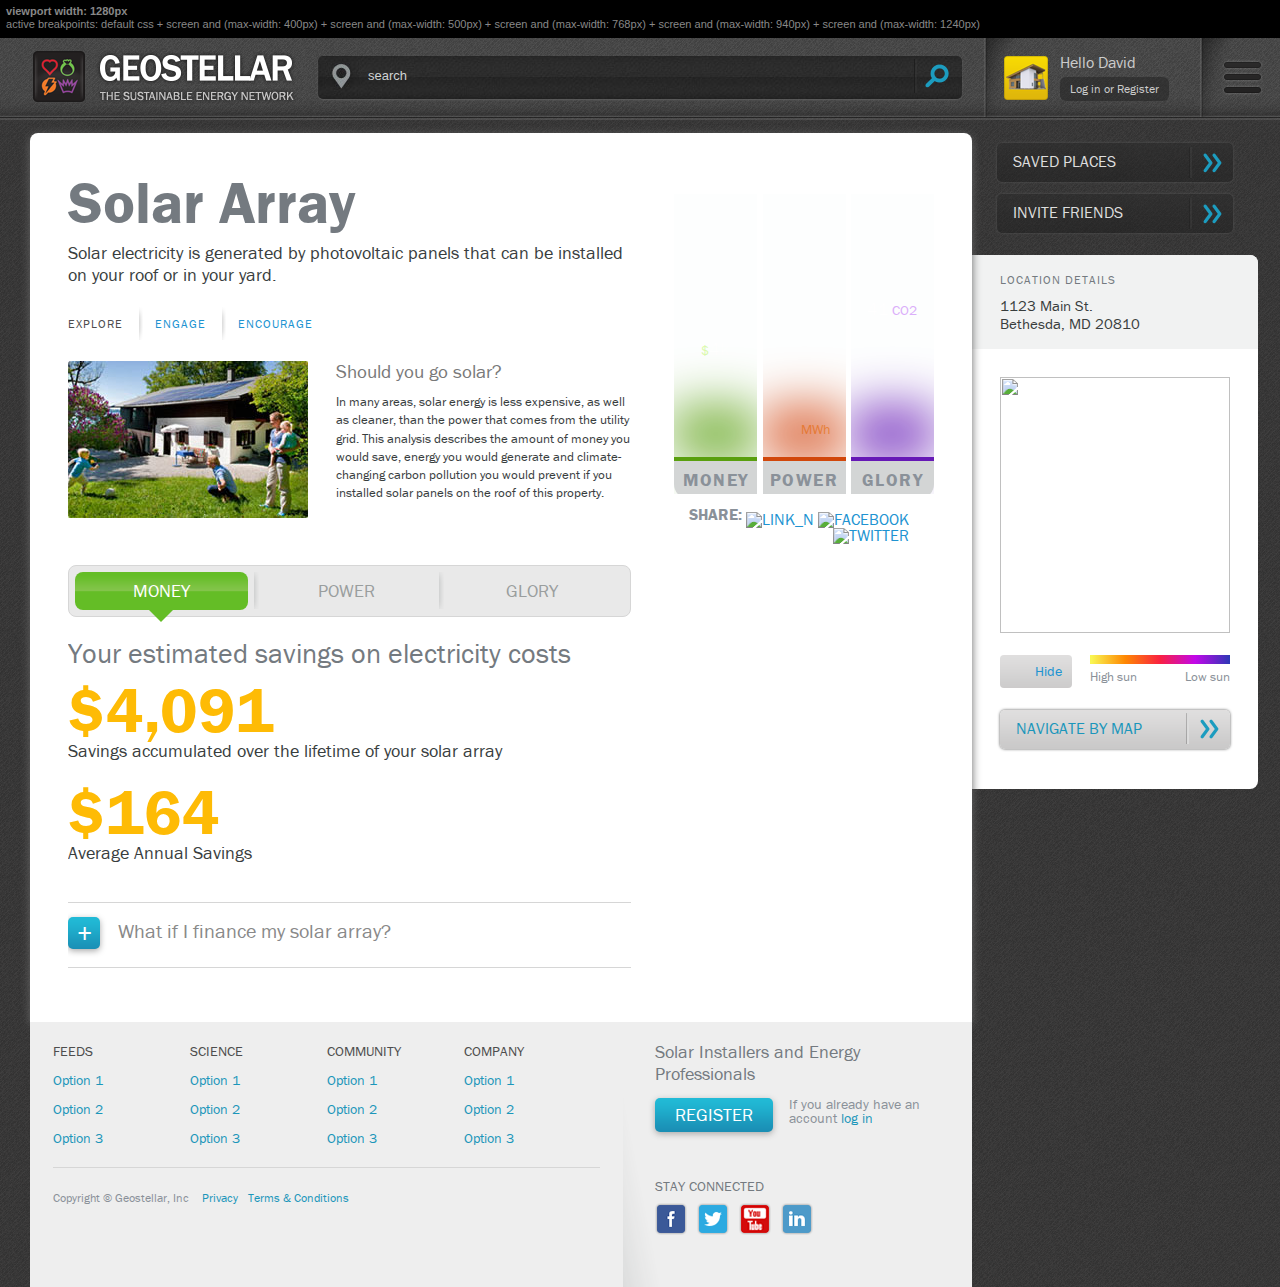
==== commit 1c2311f9: "Commit for sidebar map" ====
--- a/dashboard/index.html
+++ b/dashboard/index.html
@@ -243,10 +243,33 @@
   <link rel="stylesheet" href="css/tooltip.css">
   <link rel="stylesheet" href="css/geostellar.css">
   <script src="http://ajax.googleapis.com/ajax/libs/jquery/1.9.1/jquery.min.js"></script>
-  <script type="text/javascript" src="js/jquery.xray.js"></script>
+
   <script type="text/javascript">
+    
+    function updateViewportDetails(){
+      var viewportWidth = $(window).width();
+      $('.viewport-details span').text(viewportWidth);
+      
+      if (viewportWidth > 1239){
+        $('.viewport-breakpoints').text('default css + screen and (max-width: 400px) + screen and (max-width: 500px) + screen and (max-width: 768px) + screen and (max-width: 940px) + screen and (max-width: 1240px)');
+      } else if (viewportWidth > 939){
+        $('.viewport-breakpoints').text('default css + screen and (max-width: 400px) + screen and (max-width: 500px) + screen and (max-width: 768px) + screen and (max-width: 940px)');
+      } else if (viewportWidth > 767){
+        $('.viewport-breakpoints').text('default css + screen and (max-width: 400px) + screen and (max-width: 500px) + screen and (max-width: 768px)');
+      } else if (viewportWidth > 499){
+        $('.viewport-breakpoints').text('default css + screen and (max-width: 400px) + screen and (max-width: 500px)');
+      } else if (viewportWidth > 399){
+      	$('.viewport-breakpoints').text('default css + screen and (max-width: 400px)');
+      } else {
+        $('.viewport-breakpoints').text('default css');
+      } 
+      
+      
+      
+    }
+    
+    
     $(document).ready(function(){
-    	//$('#right-column').xray('images/screen.png', 0 , 0);
     	
     	/* INTRO TABS */
     	$('#intro-tabs-tabs a').click(function(e){
@@ -287,6 +310,17 @@
   	    $('#navigation-menu').click(function(){
   	    	$(this).toggleClass('active');
   	    });
+  	   
+  	   
+  	   /* VIEWPORT DETAILS */
+  	   $('body').prepend('<div id="viewport-details-box"><p class="viewport-details">viewport width: <span class="pixels"></span>px</p><p>active breakpoints: <span class="viewport-breakpoints"></span></p></div>');
+  	   
+  	   
+  	   
+  	    $(window).resize(function() {
+  			updateViewportDetails();
+		});
+		updateViewportDetails();
 
     	
     });
@@ -522,59 +556,6 @@
 	
 	
 	<div id="left-column">
-	  <!-- <div class="site-map">
-	    
-	    <div class="raster-buttons">
-	      <button class="hide">
-	        Hide
-	      </button>
-	      <button class="show hidden">
-	        Show
-	      </button>
-	    </div>
-	    <div class="gradient-container">
-	      <div class="gradient"></div>
-	      <span>
-	        High sun
-	      </span>
-	      <span>
-	        Low sun
-	      </span>
-	    </div>
-	  </div> -->
-	  <!-- <div class="solar-site-address">
-	    <div>
-	      <a id="wrong-solar-site-help">
-	        Not your roof?
-	      </a>
-	    </div>
-	    <div class="address-container">
-	      <div class="start-here phone-only">
-	        <a href="#" class="button primary">
-	          Start Here
-	        </a>
-	      </div>
-	      <p class="phone-only">If you installed solar on your property here are the estimated benefits for</p>
-	      <p>727 6th Street Northeast</p>
-	      <p>Washington, District of Columbia 20002</p>
-	    </div>
-	    <div class="try-other-address">
-	      <a href="http://acceptance.geostellar.com:81/search?kme=Clicked+Try+Another+Address+link">
-	        Try another address »
-	      </a>
-	    </div>
-	    <div class="button-container">
-	      <a id="save_project">
-	        <span class="phone-excluded">Save this project »</span>
-	        <span class="phone-only primary">Save</span>
-	      </a>
-	    </div>
-	    <div class="button-container">
-	      <a target="_blank" id="local_resource" class="hidden" href="http://geostellar.com/site/science/US11">
-	        <span class="phone-excluded">WV Solar Energy Resource Center</span>
-	      </a>
-	    </div>
-	  </div> -->
 	  <div id="solar-site" class="phone-only">
 	    <div class="ratings-container clearfix">
 	  <div class="stellar-score-container">
@@ -720,6 +701,42 @@
 	</div>
 	
 	</div>
+	
+	
+	<div id="outsidebar">
+	<div class="button-container">
+	      <a id="places_btn"><span>SAVED PLACES</span></a>
+	      <a id="invite_btn"><span>INVITE FRIENDS</span></a>
+	 </div>
+	
+	<div class="site-map">
+	<div class="address-container">
+	  <h4>LOCATION DETAILS</h4>
+	  <p>1123 Main St. <br />Bethesda, MD 20810</p>
+	    </div>
+	<div class="map-container"><div class="map"><img style="width: 230px; height: 256px;" src="http://maps.googleapis.com/maps/api/js/StaticMapService.GetMapImage?1m2&amp;1i5345943&amp;2i11996130&amp;2e2&amp;3u17&amp;4m2&amp;1u275&amp;2u300&amp;5m3&amp;1e3&amp;2b1&amp;5sen-US&amp;token=97033"></div>
+		    <div class="raster-buttons">
+		      <button class="hide">
+		        Hide
+		      </button>
+		      <button class="show hidden">
+		        Show
+		      </button>
+		    </div>
+		    <div class="gradient-container">
+		      <div class="gradient"></div>
+		      <span>
+		        High sun
+		      </span>
+		      <span>
+		        Low sun
+		      </span>
+		    </div>
+		  <div class="solar-site-address">
+		      <a href="http://acceptance.geostellar.com:81/search?kme=Clicked+Try+Another+Address+link">NAVIGATE BY MAP</a>
+		  </div>
+		</div>	  </div>
+	  </div><!-- /end outsidebar -->
 </div>
 
 
--- a/dashboard/css/geostellar.css
+++ b/dashboard/css/geostellar.css
@@ -62,26 +62,33 @@
 #installers-block:before,
 #installers-block:after,
 ul.details-header:before,
-ul.details-header:after { 
+ul.details-header:after,
+#content-outer:before,
+#content-outer:after { 
   content: ""; 
   display: table; 
 }
 .contain-floats:after,
 #footer-primary-menu:after,
 #installers-block:after,
-ul.details-header:after { 
+ul.details-header:after,
+#content-outer:before,
+#content-outer:after { 
   clear: both; 
 }
 .contain-floats,
 #footer-primary-menu,
 #installers-block,
-ul.details-header { 
+ul.details-header,
+#content-outer { 
   zoom: 1; 
 }
 
 /* FOOTER REGION */
 #footer-outer {
   padding-right:278px;
+  position:relative;
+  z-index:100;
 }
 #footer {
   background: #eeeeee;
@@ -237,6 +244,8 @@
   background: url(../images/shaded-rule.png) repeat-x 0 -19px;
   padding-top:16px;
   padding-right:278px;
+  position: relative;
+  max-width:1340px !important;
 }
 #content,
 body.search #content {
@@ -244,6 +253,8 @@
   max-width:1204px !important;
   width: auto;
   margin: 0 30px;
+  position:relative;
+  z-index:90;
 }
 #content {
   background:#fff;
@@ -253,9 +264,9 @@
   -moz-border-radius-topright: 8px;
   border-top-left-radius: 8px;
   border-top-right-radius: 8px;
-  -webkit-box-shadow: 0px 2px 6px #000;
-  -moz-box-shadow: 0px 2px 6px #000;
-  box-shadow: 0px 2px 6px #000;
+  -webkit-box-shadow: 0px 2px 10px #666;
+  -moz-box-shadow: 0px 2px 10px #666;
+  box-shadow: 0px 2px 10px #666;
 }
 #content #left-column {
   float:right;
@@ -456,6 +467,121 @@
   box-shadow: 0px 2px 6px #aaaaaa;
 }
 
+#outsidebar {
+  position: absolute;
+  top: 16px;
+  right: 22px;
+  width: 286px;
+}
+#outsidebar .button-container {
+  padding:10px 25px;
+}
+#outsidebar .button-container a {
+  background: url(../images/dark-btn-arrow.png) no-repeat right 0;
+  display: block;
+  padding: 11px 16px;
+  -webkit-box-shadow: 0px 0px 3px #555;
+  -moz-box-shadow: 0px 0px 3px #555;
+  box-shadow: 0px 0px 3px #555;
+  -webkit-border-radius: 5px;
+  -moz-border-radius: 5px;
+  border-radius: 5px;
+  margin-bottom:12px;
+  width: auto;
+  color: #ddd;
+  text-decoration: none;
+  height: 17px;
+}
+#outsidebar .button-container a:hover {
+  background: url(../images/dark-btn-arrow.png) no-repeat right -39px;
+  color: #fff;
+}
+#outsidebar .site-map {
+  background: #fff;
+  -webkit-border-top-right-radius: 8px;
+  -moz-border-top-right-radius: 8px;
+  -ms-border-top-right-radius: 8px;
+  -o-border-top-right-radius: 8px;
+  border-top-right-radius: 8px;
+  -webkit-border-bottom-right-radius: 8px;
+  -moz-border-bottom-right-radius: 8px;
+  -ms-border-bottom-right-radius: 8px;
+  -o-border-bottom-right-radius: 8px;
+  border-bottom-right-radius: 8px;
+  width:286px;
+}
+#outsidebar .address-container {
+  background: #f1f2f2;
+  padding:16px 28px;
+  font-size: 0.94em;
+  line-height: 1.2em;
+  color: #393e3e;
+}
+#outsidebar .address-container h4 {
+  margin:0;
+  margin-bottom:8px;
+  font-weight: normal;
+  font-size: 0.81em;
+  letter-spacing: 1px;
+}
+#outsidebar .map-container {
+  padding:28px;
+}
+#outsidebar .map {
+  width:auto;
+  height:auto;
+}
+#outsidebar .raster-buttons {
+  float:left;
+  background: transparent url(../images/dark-btn-arrow.png) 0 -78px;
+  padding:6px 10px 6px 6px;
+  -webkit-border-radius: 4px;
+  -moz-border-radius: 4px;
+  border-radius: 4px;
+}
+#outsidebar .raster-buttons button {
+  background-color:transparent;
+  font-size: 0.88em;
+  text-align: right;
+  width: 56px;
+  text-decoration: none;
+}
+#outsidebar .gradient-container {
+  left: 0;
+  top: 0;
+  margin-bottom:20px;
+  float:right;
+  width: 140px;
+}
+#outsidebar .gradient-container span {
+  font-size: 0.81em;
+  font-weight: normal;
+  line-height: 2em;
+}
+#outsidebar .solar-site-address {
+  margin-bottom: 0;
+}
+#outsidebar .solar-site-address a {
+  background: url(../images/dark-btn-arrow.png) no-repeat right -78px;
+  display: block;
+  padding: 11px 16px;
+  -webkit-box-shadow: 0px 0px 3px #555;
+  -moz-box-shadow: 0px 0px 3px #555;
+  box-shadow: 0px 0px 3px #555;
+  -webkit-border-radius: 5px;
+  -moz-border-radius: 5px;
+  border-radius: 5px;
+  margin-bottom:12px;
+  width: auto;
+  color: #1b96bb;
+  text-decoration: none;
+  height: 17px;
+}
+#outsidebar .solar-site-address a:hover {
+  background: url(../images/dark-btn-arrow.png) no-repeat right -39px;
+  color: #fff;
+}
+
 /* HEADER - SEARCH */
 #header-outer {
 	background: url(../images/bk.png);
@@ -577,13 +703,13 @@
 } 
 #user-block {
   background: url(../images/left-header-shadow.png) no-repeat 0 0;
-  width: 130px;
+  width: 120px;
   padding: 17px 20px;
   text-align: left;
   float: left;
   position: absolute;
   top:0;
-  right:82px;
+  right:80px;
   padding-left:76px;
   color: #cbcbcb;
   height: 45px;
@@ -597,7 +723,7 @@
   text-transform: none;
   font-weight: normal;
   color: #cbcbcb;
-  font-size: 0.81em;
+  font-size: 0.75em;
   display:block;
   padding:6px 10px;
   background: url(../images/trans-gray.png);
@@ -624,7 +750,7 @@
   right: 0;
 }
 #header #navigation-menu a.dropdown-toggle {
-  width: 44px;
+  width: 40px;
   padding: 17px 20px;
   height:45px;
   display: block;
@@ -654,8 +780,9 @@
   border-width:0px;
   width:243px;
   padding:10px 20px;
-  background: #fff url(../images/menu-tick.png) 234px 0 no-repeat;
+  background: #fff url(../images/menu-tick.png) 236px 0 no-repeat;
   margin-top:0px;
+  z-index:100;
 }
 #header #navigation-menu ul.dropdown-menu li a {
   text-align: left;
@@ -671,19 +798,35 @@
   color: #fff;
   padding-left: 16px;
 }
-
 #header #navigation-menu ul.dropdown-menu li:last-child a {
   height:39px;
 }
+#viewport-details-box {
+  background: #000;
+  color:#888;
+  font-size: 0.69em;
+  width: 100%;
+  padding:6px;
+  font-family: Arial, Helvetica, sans-serif;
+}
+#viewport-details-box p {
+  display: block;
+  padding-right:20px;
+  padding-bottom:2px;
+}
+#viewport-details-box p.viewport-details {
+  font-weight:bold;
+}
+
+
+/* MODAL FORMS */
+.for-forms {
+  padding:30px;
+}
+
 
 
 /* MEDIA QUERIES */
-@media screen and (max-width: 1280px) {
-  #content-outer,
-  #footer-outer {
-    padding-right:0px;
-  }
-}
 @media screen and (max-width: 940px) {
   #footer-main-region,
   #footer-sidebar-region {
@@ -701,6 +844,23 @@
   }
 }
 @media screen and (max-width: 768px) {
+  #content-outer,
+  #footer-outer {
+    padding-right:0px;
+  }
+  #outsidebar {
+    position:static;
+    margin: 0px 30px;
+    width: auto;
+    padding:20px 0px;
+  }
+  #outsidebar .site-map {
+    width: auto;
+    -webkit-border-radius: 8px;
+    -moz-border-radius: 8px;
+    border-radius: 8px;
+    margin:0px 25px;
+  }
   #content #left-column,
   #content #right-column {
     float:none;
@@ -739,7 +899,6 @@
   }
 }
 @media screen and (max-width: 500px) {
-  
   .ratings-container .rating-container {
     height: 280px;
   }
@@ -787,15 +946,15 @@
     height:44px;
     padding-right:42px;
   }
-  #navigation-menu a.dropdown-toggle {
+  #header #navigation-menu a.dropdown-toggle {
     height:32px;
     padding:17px 14px;
     background: url(../images/menu-icon.png) no-repeat -1px center;
   }
-  #navigation-menu.active a.dropdown-toggle {
+  #header #navigation-menu.active a.dropdown-toggle {
     background: url(../images/menu-icon.png) no-repeat -143px center;
   }
-  #navigation-menu.active .dropdown-menu {
+  #header #navigation-menu.active .dropdown-menu {
     background: #fff url(../images/menu-tick.png) 240px 0 no-repeat;
   }
   #content-outer {
@@ -812,6 +971,9 @@
     box-shadow: none;
     margin:0;
   }
+  #outsidebar .site-map {
+    margin:0px;
+  }
   #footer {
     margin: 0; 
   }
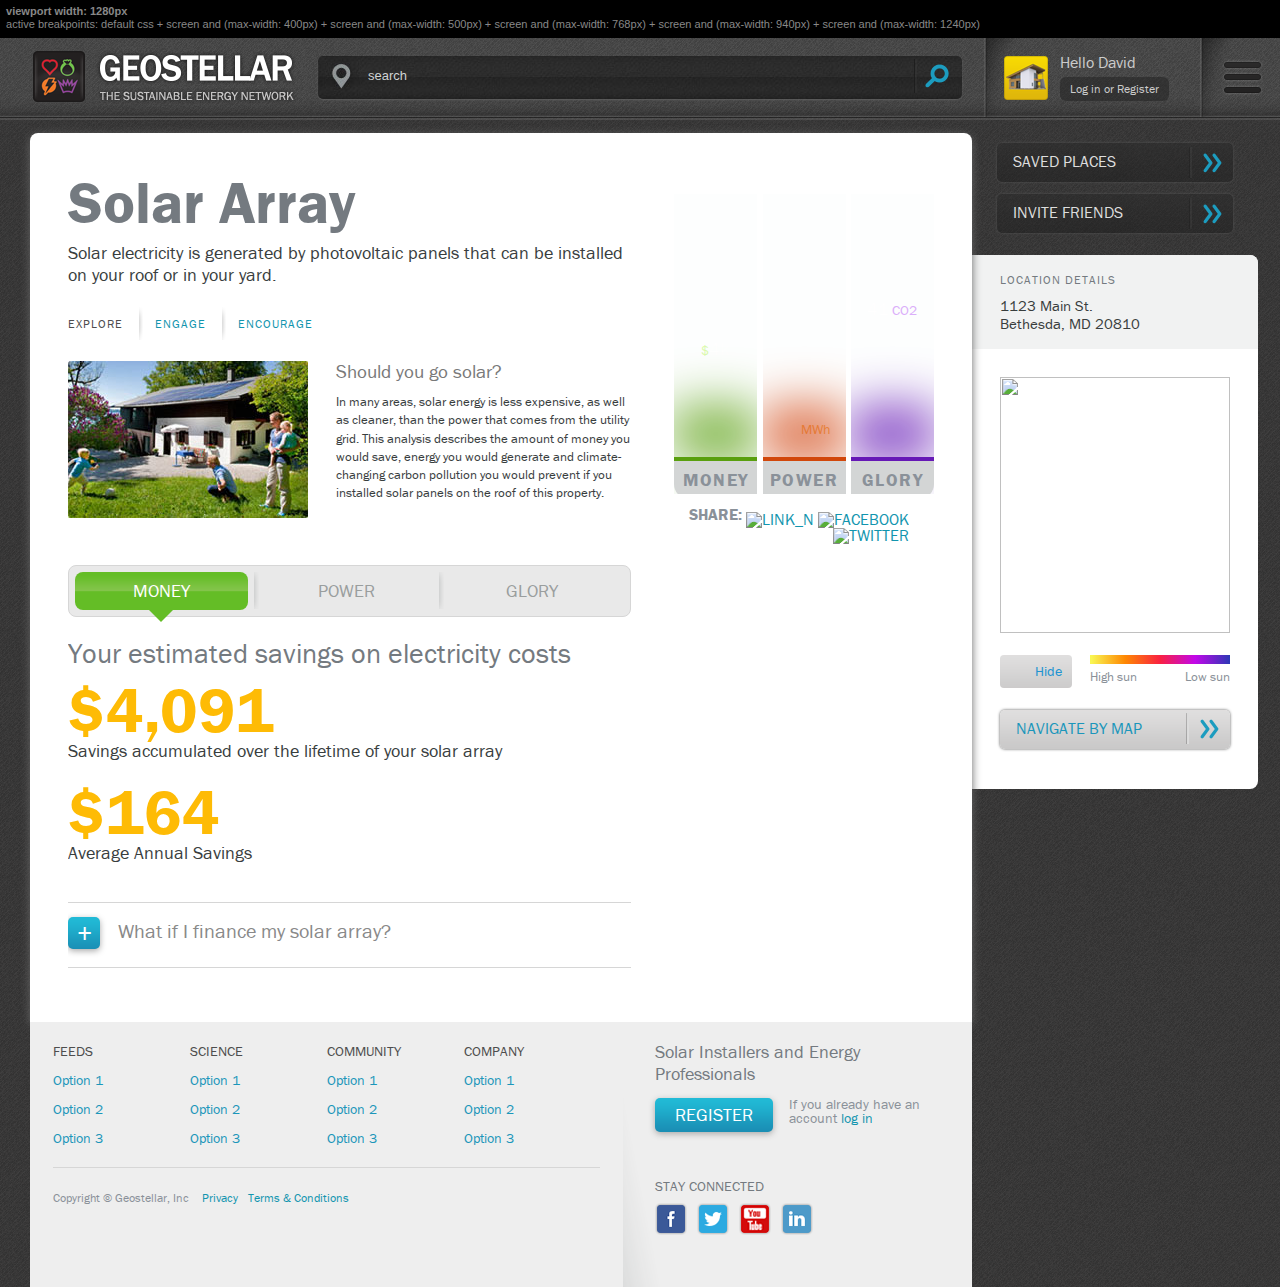
==== commit d32c059d: "Commit for responsive landing page" ====
--- a/dashboard/index.html
+++ b/dashboard/index.html
@@ -310,6 +310,12 @@
   	    $('#navigation-menu').click(function(){
   	    	$(this).toggleClass('active');
   	    });
+  	    
+  	    /* MODAL FORMS */
+  	    $('.phase :radio').change(function(){
+  	    	$('.phase input').parent().removeClass('active');
+  	    	$('.phase input:checked').parent().addClass('active');
+  	    });
   	   
   	   
   	   /* VIEWPORT DETAILS */
@@ -433,7 +439,119 @@
 	</div>
 	<div id="backbone-content">
 	
-	
+	<div id="left-column">
+	  <div id="solar-site" class="phone-only">
+	    <div class="ratings-container clearfix">
+	  <div class="stellar-score-container">
+	    <div class="stellar-score">
+	      497
+	    </div>
+	    <div class="stellar-score-label">
+	      StellarScore&trade;
+	    </div>
+	  </div>
+	  <div data-report="savings" class="rating-container savings">
+	    <div class="rating-label">
+	      Money
+	    </div>
+	    <div style="height: 55.3%" class="rating-bar-container">
+	      <div class="rating-bar">
+	        4k
+	      </div>
+	    </div>
+	  </div>
+	  <div data-report="energy" class="rating-container energy">
+	    <div class="rating-label">
+	      Power
+	    </div>
+	    <div style="height: 29.1%" class="rating-bar-container">
+	      <div class="rating-bar">
+	        60
+	      </div>
+	    </div>
+	  </div>
+	  <div data-report="benefit" class="rating-container benefit">
+	    <div class="rating-label phone-excluded">
+	      Glory
+	    </div>
+	    <div class="rating-label phone-only">
+	      Glory
+	    </div>
+	    <div style="height: 68.5%" class="rating-bar-container">
+	      <div class="rating-bar">
+	        41
+	      </div>
+	    </div>
+	  </div>
+	  <div class="rating-container">
+	    <a id="ratings-help">
+	      The Science behind your score
+	    </a>
+	  </div>
+	</div>
+	  </div>
+	  <div id="solar-site" class="phone-excluded">
+	    <div class="ratings-container clearfix">
+	  <div class="stellar-score-container">
+	    <div class="stellar-score">
+	      497
+	    </div>
+	    <div class="stellar-score-label">
+	      StellarScore&trade;
+	    </div>
+	  </div>
+	  <div data-report="savings" class="rating-container savings">
+	    <div class="rating-label">
+	      Money
+	    </div>
+	    <div style="height: 55.3%" class="rating-bar-container">
+	      <div class="rating-bar">
+	        4k
+	      </div>
+	    </div>
+	  </div>
+	  <div data-report="energy" class="rating-container energy">
+	    <div class="rating-label">
+	      Power
+	    </div>
+	    <div style="height: 29.1%" class="rating-bar-container">
+	      <div class="rating-bar">
+	        60
+	      </div>
+	    </div>
+	  </div>
+	  <div data-report="benefit" class="rating-container benefit">
+	    <div class="rating-label phone-excluded">
+	      Glory
+	    </div>
+	    <div class="rating-label phone-only">
+	      Glory
+	    </div>
+	    <div style="height: 68.5%" class="rating-bar-container">
+	      <div class="rating-bar">
+	        41
+	      </div>
+	    </div>
+	  </div>
+	  <div class="rating-container">
+	    <a id="ratings-help">
+	      The Science behind your score
+	    </a>
+	  </div>
+	</div>
+	  </div>
+	  <div id="social-links">
+	  <span>Share:</span>
+	  <a class="link"><img src="http://acceptance.geostellar.com:81/assets/Link_N-7e405c01ba76a13a5f766978cc9d5d6f.png" alt="Link_n"></a>
+	  <a class="facebook"><img src="http://acceptance.geostellar.com:81/assets/facebook-ffd76b3f622c5ec1b358fcbf6348a013.png" alt="Facebook"></a>
+	  <a class="twitter"><img src="http://acceptance.geostellar.com:81/assets/twitter-9490f5d2e86188acc69077d6a7694446.png" alt="Twitter"></a>
+	</div>
+	
+		  <div class="solar-site-address">
+		      <a href="http://acceptance.geostellar.com:81/search?kme=Clicked+Try+Another+Address+link">NAVIGATE BY MAP</a>
+		  </div>
+	</div><!-- /left-column -->
+
 	
 	<div id="right-column">
 	  <div class="mobile-site-details-actions phone-only">
@@ -534,139 +652,11 @@
 	</div>
 	</div>
 	
-	
-	
-	
-	
-	
-	
-	
-	
-	
-	</div>
-	
-	
-	
-	
-	
-	
-	
-	</div>
-	
-	
-	
-	<div id="left-column">
-	  <div id="solar-site" class="phone-only">
-	    <div class="ratings-container clearfix">
-	  <div class="stellar-score-container">
-	    <div class="stellar-score">
-	      497
-	    </div>
-	    <div class="stellar-score-label">
-	      StellarScore&trade;
-	    </div>
-	  </div>
-	  <div data-report="savings" class="rating-container savings">
-	    <div class="rating-label">
-	      Money
-	    </div>
-	    <div style="height: 55.3%" class="rating-bar-container">
-	      <div class="rating-bar">
-	        4k
-	      </div>
-	    </div>
-	  </div>
-	  <div data-report="energy" class="rating-container energy">
-	    <div class="rating-label">
-	      Power
-	    </div>
-	    <div style="height: 29.1%" class="rating-bar-container">
-	      <div class="rating-bar">
-	        60
-	      </div>
-	    </div>
-	  </div>
-	  <div data-report="benefit" class="rating-container benefit">
-	    <div class="rating-label phone-excluded">
-	      Glory
-	    </div>
-	    <div class="rating-label phone-only">
-	      Glory
-	    </div>
-	    <div style="height: 68.5%" class="rating-bar-container">
-	      <div class="rating-bar">
-	        41
-	      </div>
-	    </div>
-	  </div>
-	  <div class="rating-container">
-	    <a id="ratings-help">
-	      The Science behind your score
-	    </a>
-	  </div>
-	</div>
-	  </div>
-	  <div id="solar-site" class="phone-excluded">
-	    <div class="ratings-container clearfix">
-	  <div class="stellar-score-container">
-	    <div class="stellar-score">
-	      497
-	    </div>
-	    <div class="stellar-score-label">
-	      StellarScore&trade;
-	    </div>
-	  </div>
-	  <div data-report="savings" class="rating-container savings">
-	    <div class="rating-label">
-	      Money
-	    </div>
-	    <div style="height: 55.3%" class="rating-bar-container">
-	      <div class="rating-bar">
-	        4k
-	      </div>
-	    </div>
-	  </div>
-	  <div data-report="energy" class="rating-container energy">
-	    <div class="rating-label">
-	      Power
-	    </div>
-	    <div style="height: 29.1%" class="rating-bar-container">
-	      <div class="rating-bar">
-	        60
-	      </div>
-	    </div>
-	  </div>
-	  <div data-report="benefit" class="rating-container benefit">
-	    <div class="rating-label phone-excluded">
-	      Glory
-	    </div>
-	    <div class="rating-label phone-only">
-	      Glory
-	    </div>
-	    <div style="height: 68.5%" class="rating-bar-container">
-	      <div class="rating-bar">
-	        41
-	      </div>
-	    </div>
-	  </div>
-	  <div class="rating-container">
-	    <a id="ratings-help">
-	      The Science behind your score
-	    </a>
-	  </div>
-	</div>
-	  </div>
-	  <div id="social-links">
-	  <span>Share:</span>
-	  <a class="link"><img src="http://acceptance.geostellar.com:81/assets/Link_N-7e405c01ba76a13a5f766978cc9d5d6f.png" alt="Link_n"></a>
-	  <a class="facebook"><img src="http://acceptance.geostellar.com:81/assets/facebook-ffd76b3f622c5ec1b358fcbf6348a013.png" alt="Facebook"></a>
-	  <a class="twitter"><img src="http://acceptance.geostellar.com:81/assets/twitter-9490f5d2e86188acc69077d6a7694446.png" alt="Twitter"></a>
-	</div>
-	</div>
-	
-	
-	
-	</div>
+	</div>
+	</div>	
+	
+	
+	</div><!--/backbone-content -->
 	<div style="display: none" class="new-lead-form">
 	<h2>Don't despair!</h2>
 	<p>While our computers weren't able to locate your property, our humans can still help. Just submit this request, and your Geostellar solar advisor will send you an estimate of the savings on electricity costs, how much energy you can produce and the environmental benefits of your solar energy system.</p>
--- a/dashboard/css/geostellar.css
+++ b/dashboard/css/geostellar.css
@@ -1,6 +1,22 @@
 /* DEVELOPMENT ONLY */
 #compwrap {
   background: #fff;
+}
+#viewport-details-box {
+  background: #000;
+  color:#888;
+  font-size: 0.69em;
+  width: 100%;
+  padding:6px;
+  font-family: Arial, Helvetica, sans-serif;
+}
+#viewport-details-box p {
+  display: block;
+  padding-right:20px;
+  padding-bottom:2px;
+}
+#viewport-details-box p.viewport-details {
+  font-weight:bold;
 }
 
 /* GENERAL TAG STYLING */
@@ -64,7 +80,11 @@
 ul.details-header:before,
 ul.details-header:after,
 #content-outer:before,
-#content-outer:after { 
+#content-outer:after,
+.columns:after,
+.columns:before,
+.fieldcolumns:before,
+.fieldcolumns:after { 
   content: ""; 
   display: table; 
 }
@@ -73,14 +93,20 @@
 #installers-block:after,
 ul.details-header:after,
 #content-outer:before,
-#content-outer:after { 
+#content-outer:after,
+.columns:before,
+.columns:after,
+.fieldcolumns:before,
+.fieldcolumns:after { 
   clear: both; 
 }
 .contain-floats,
 #footer-primary-menu,
 #installers-block,
 ul.details-header,
-#content-outer { 
+#content-outer,
+.fieldcolumns,
+.columns { 
   zoom: 1; 
 }
 
@@ -277,6 +303,9 @@
   float:left;
   width: 65%;
 }
+#container a {
+  color: #1295ae;
+}
 
 
 
@@ -305,6 +334,30 @@
 }
 #right-column h1 {
   line-height:0.7em;
+}
+#left-column .solar-site-address {
+  margin-bottom: 20px;
+}
+#left-column .solar-site-address a {
+  background: url(../images/dark-btn-arrow.png) no-repeat right -78px;
+  display: block;
+  padding: 11px 16px;
+  -webkit-box-shadow: 0px 0px 3px #555;
+  -moz-box-shadow: 0px 0px 3px #555;
+  box-shadow: 0px 0px 3px #555;
+  -webkit-border-radius: 5px;
+  -moz-border-radius: 5px;
+  border-radius: 5px;
+  margin-bottom:12px;
+  width: auto;
+  color: #1b96bb;
+  text-decoration: none;
+  height: 17px;
+  display: none;
+}
+#left-column .solar-site-address a:hover {
+  background: url(../images/dark-btn-arrow.png) no-repeat right -39px;
+  color: #fff;
 }
 
 /* INTRO TABS */
@@ -801,30 +854,492 @@
 #header #navigation-menu ul.dropdown-menu li:last-child a {
   height:39px;
 }
-#viewport-details-box {
-  background: #000;
-  color:#888;
-  font-size: 0.69em;
-  width: 100%;
-  padding:6px;
-  font-family: Arial, Helvetica, sans-serif;
-}
-#viewport-details-box p {
-  display: block;
-  padding-right:20px;
-  padding-bottom:2px;
-}
-#viewport-details-box p.viewport-details {
-  font-weight:bold;
-}
 
 
 /* MODAL FORMS */
 .for-forms {
   padding:30px;
-}
-
-
+  padding-right:30px !important;
+}
+.modal-box,
+.form-box {
+  background: #fff;
+  -webkit-border-radius: 8px;
+  -moz-border-radius: 8px;
+  border-radius: 8px;
+  overflow: hidden;
+  position: relative;
+  color: #494848;
+  margin-bottom:20px;
+  max-width:940px;
+  margin: 0 auto;
+}
+.form-box {
+  -webkit-border-bottom-left-radius: 0px;
+  -moz-border-bottom-left-radius: 0px;
+  -ms-border-bottom-left-radius: 0px;
+  -o-border-bottom-left-radius: 0px;
+  border-bottom-left-radius: 0px;
+  -webkit-border-bottom-right-radius: 0px;
+  -moz-border-bottom-right-radius: 0px;
+  -ms-border-bottom-right-radius: 0px;
+  -o-border-bottom-right-radius: 0px;
+  border-bottom-right-radius: 0px;
+  padding-bottom:40px;
+}
+.modal-box a.close,
+.form-box a.close {
+  background:#fff;
+  color:#14a9c5;
+  width:20px;
+  height:20px;
+  padding:7px 8px 7px 6px;
+  position:absolute;
+  top:12px;
+  right:10px;
+  z-index:90;
+  font-size: 38px;
+  line-height: 20px;
+  -webkit-border-radius: 22px;
+  -moz-border-radius: 22px;
+  border-radius: 22px;
+  display: block;
+  text-align: center;
+  text-decoration: none;
+}
+.modal-box .content,
+.form-box .content {
+  padding:20px 40px;
+}
+.modal-box h2,
+.form-box h2 {
+  background: #14a9c5;
+  color: #fff;
+  font-size: 1.31em;
+  line-height: 1.2em;
+  font-weight: normal;
+  letter-spacing: 3px;
+  padding:18px 40px;
+  margin: 0;
+  text-transform: uppercase;
+  -webkit-border-top-left-radius: 8px;
+  -moz-border-top-left-radius: 8px;
+  -ms-border-top-left-radius: 8px;
+  -o-border-top-left-radius: 8px;
+  border-top-left-radius: 8px;
+  -webkit-border-top-right-radius: 8px;
+  -moz-border-top-right-radius: 8px;
+  -ms-border-top-right-radius: 8px;
+  -o-border-top-right-radius: 8px;
+  border-top-right-radius: 8px;
+}
+.modal-box .content p,
+.form-box .content p {
+  font-size: 1.19em;
+  line-height: 1.2em;
+  margin-bottom:10px;
+}
+.modal-box .content p.desc,
+.form-box .content p.desc {
+  font-size: 0.81em;
+  line-height: 1.4em;
+}
+.modal-box form,
+.form-box form {
+  background: transparent;
+  margin: 0;
+  padding: 0;
+}
+.modal-box .content .columns .col1,
+.form-box .content .columns .col1{
+  float:left;
+  width: 48%;
+}
+.modal-box .content .columns .col2,
+.form-box .content .columns .col2 {
+  float:right;
+  width: 48%;
+}
+.modal-box form label,
+.form-box form label,
+.modal-box form .label,
+.form-box form .label {
+  color: #484848;
+  font-size: 1em;
+  font-weight: normal;
+  margin-bottom: 10px;
+  margin-top:10px;
+}
+.modal-box form label span,
+.form-box form label span {
+  font-size: 0.81em;
+}
+.modal-box form input[type="radio"],
+.form-box form input[type="radio"],
+.modal-box form input[type="checkbox"],
+.form-box form input[type="checkbox"] {
+  width: auto;
+  height: auto;
+  margin-right: 6px;
+}
+.modal-box form input[type="text"],
+.form-box form input[type="text"],
+.modal-box form input[type="password"],
+.form-box form input[type="password"],
+.modal-box form textarea,
+.form-box form textarea {
+  background: #eeeeee;
+  border:1px solid #cecece;
+  width: 96%;
+  margin-bottom: 10px;
+  padding-left:1%;
+  padding-right:1%;
+}
+.modal-box form textarea,
+.form-box form textarea {
+  width: 93%;
+}
+.modal-box button,
+.form-box button {
+  color: #fff;
+  text-transform: uppercase;
+  font-size: 1.06em;
+  line-height: 1em;
+  height: auto;
+  width: auto;
+  padding: 8px 22px;
+  letter-spacing: 1px;
+  display: block;
+  float: right;
+  text-align: center;
+  margin-right: 16px;
+  margin-bottom:10px;
+  text-decoration: none;
+  background: #1a8fb4 url(../images/grad-btn.png) 0 0 repeat-x;
+  /*CSS3*/
+  -webkit-border-radius: 5px;
+  -moz-border-radius: 5px;
+  -o-border-radius: 5px;
+  border-radius: 5px;
+  -webkit-box-shadow: 0px 2px 6px #aaaaaa;
+  -moz-box-shadow: 0px 2px 6px #aaaaaa;
+  -o-box-shadow: 0px 2px 6px #aaaaaa;
+  box-shadow: 0px 2px 6px #aaaaaa;
+}
+#bids-form {
+  max-width:730px;
+}
+#invite-form {
+  max-width:388px;
+}
+#invite-form .fb_btn {
+  overflow: hidden;
+  margin-bottom: 0;
+}
+#invite-form .fb_btn a {
+  background: url(../images/fb_invite_btn.png) no-repeat 0 0;
+  width: 122px;
+  height: 35px;
+  display: block;
+  float: right;
+}
+#move-pin p.pinned {
+  background: url(../images/pin.png) no-repeat 0 0;
+  padding: 0px 100px 25px 60px;
+  font-size: 1em;
+}
+#move-pin .map {
+  margin-bottom:10px;
+}
+#move-pin .map img {
+  width: 100%;
+  height: auto;
+}
+#move-pin .raster-buttons {
+  float:left;
+  background: transparent url(../images/dark-btn-arrow.png) 0 -78px;
+  padding:6px 10px 6px 6px;
+  -webkit-border-radius: 4px;
+  -moz-border-radius: 4px;
+  border-radius: 4px;
+}
+#move-pin .raster-buttons button {
+  background-color:transparent;
+  font-size: 0.88em;
+  text-align: right;
+  width: 56px;
+  text-decoration: none;
+  text-transform: none;
+  -webkit-box-shadow: none;
+  -moz-box-shadow: none;
+  box-shadow: none;
+  letter-spacing: 0px;
+}
+#move-pin button {
+  clear:none;
+}
+#move-pin button.cancel_btn {
+  background: #9c9b9b url(../images/grad-btn.png) repeat-x 0 -200px;
+  color: #504e4e;
+}
+#account-settings .account-email {
+  background: url(../images/account-fade.png) repeat-x 0 0;
+  padding: 40px 40px 30px;
+  height:15px;
+}
+#account-settings .content {
+  background: url(../images/account-fade.png) repeat-x 0 -85px;
+  padding-top:0px;
+}
+#account-settings .columns {
+  background: url(../images/account-separator-rule.png) no-repeat 42% 0;
+  padding:20px 0px;
+}
+#account-settings .columns .col1 {
+  width:40%;
+}
+#account-settings .columns .col2 {
+  width:55%;
+}
+#account-settings .checkbox-twitter,
+#account-settings .checkbox-facebook {
+  background: #0f9edd url(../images/social-checkbox-sprite.png) no-repeat 0 0;
+  height: 28px;
+  -webkit-border-radius: 6px;
+  -moz-border-radius: 6px;
+  border-radius: 6px;
+  margin-bottom:20px;
+  padding-left: 13px;
+  padding-top:7px;
+  -webkit-box-shadow: 0px 2px 6px #aaaaaa;
+  -moz-box-shadow: 0px 2px 6px #aaaaaa;
+  -o-box-shadow: 0px 2px 6px #aaaaaa;
+  box-shadow: 0px 2px 6px #aaaaaa;
+}
+#account-settings .checkbox-facebook {
+  background: #263d6e url(../images/social-checkbox-sprite.png) no-repeat 0 -54px;
+}
+#account-settings .checkbox-twitter label,
+#account-settings .checkbox-facebook label {
+  border: 0; 
+  clip: rect(0 0 0 0); 
+  height: 1px; 
+  margin: -1px; 
+  overflow: hidden; 
+  padding: 0; 
+  position: absolute; 
+  width: 1px; 
+}
+#account-settings strong {
+  font-weight: bold;
+}
+#account-settings .fieldcolumns .fname input,
+#account-settings .fieldcolumns .lname input {
+  width: 94%;
+}
+#account-settings .fieldcolumns .fname {
+  width: 48%;
+  float: left;
+}
+#account-settings .fieldcolumns .lname {
+  width: 48%;
+  float: right;
+}
+#account-settings .fieldcolumns .city,
+#account-settings .fieldcolumns .state,
+#account-settings .fieldcolumns .zip {
+  float:left;
+  margin-right:2%;
+}
+#account-settings .fieldcolumns .city {
+  width: 58%;
+}
+#account-settings .fieldcolumns .state {
+  width: 11%;
+}
+#account-settings .fieldcolumns .zip {
+  width: 27%;
+  margin-right: 0;
+}
+#account-settings button {
+  clear:none;
+}
+#account-settings button.cancel_btn {
+  background: #9c9b9b url(../images/grad-btn.png) repeat-x 0 -200px;
+  color: #504e4e;
+}
+#share-thoughts {
+  padding-bottom: 0;
+}
+#share-thoughts .content {
+  background: url(../images/thoughts-sidebar-bk.png) repeat-y 169px 0;
+}
+#share-thoughts .columns {
+  padding-left:256px;
+  position: relative;
+}
+#share-thoughts .col1 {
+  position:absolute;
+  z-index:60;
+  top:0;
+  left:0;
+  width:186px;
+  padding-right:40px;
+}
+#share-thoughts .col1 .slides img {
+  background-color: #ccc;
+  -webkit-border-radius: 4px;
+  -moz-border-radius: 4px;
+  border-radius: 4px;
+  -webkit-box-shadow: 0px 2px 6px #aaaaaa;
+  -moz-box-shadow: 0px 2px 6px #aaaaaa;
+  -o-box-shadow: 0px 2px 6px #aaaaaa;
+  box-shadow: 0px 2px 6px #aaaaaa;
+  margin-left:10px;
+}
+#share-thoughts .pager-wrapper {
+  background: url(../images/pager-sprite.png) no-repeat center top;
+  height: 80px;
+}
+#share-thoughts .col1 button {
+  background: #9c9b9b url(../images/grad-btn.png) repeat-x 0 -200px;
+  color: #504e4e;
+  font-size: 0.81em;
+  float: none;
+  margin: 0 auto;
+}
+#share-thoughts .pager {
+  /*background: url(../images/pager-sprite.png) no-repeat 0 0;*/
+  text-align: center;
+  padding:8px 0px 12px;
+  margin-top: 10px;
+  height: 16px;
+}
+#share-thoughts .pager .prev {
+  float:left;
+  background: url(../images/spacer.gif);
+  height: 20px;
+  display: block;
+  width: 20px;
+  margin-left: 10px;
+  text-indent:-9999px;
+}
+#share-thoughts .pager .next {
+  float:right;
+  background: url(../images/spacer.gif);
+  height: 20px;
+  display: block;
+  width: 20px;
+  margin-right: 10px;
+  text-indent:-9999px;
+} 
+#share-thoughts .colorbtns {
+  padding: 10px;
+}
+#share-thoughts .colorbtns p {
+  color: #fff;
+  background: #5cb03a;
+  font-size: 0.88em;
+  text-align: center;
+  padding: 4px;
+  -webkit-border-radius: 6px;
+  -moz-border-radius: 6px;
+  border-radius: 6px;
+  width: 100%;
+}
+#share-thoughts .colorbtns p.item2 {
+  background: #fa650c;
+}
+#share-thoughts .colorbtns p.item3 {
+  background: #a62bed;
+}
+#share-thoughts .colorbtns p.item4 {
+  background: #ec1f3b;
+}
+#share-thoughts .col2 {
+  width: 100%;
+  padding-bottom: 30px;
+}
+#share-thoughts .col2 .phase {
+  border-bottom:3px solid #ececec;
+  margin-bottom: 20px;
+}
+#share-thoughts .col2 .phase .label {
+  border-bottom:3px solid #ececec;
+  padding-bottom:10px;
+  margin-bottom:0px;
+}
+#share-thoughts .col2 .phase .radio-option {
+  border-bottom:3px solid #ececec;
+  padding: 20px 20px 20px 50px;
+  position: relative;
+}
+#share-thoughts .col2 .phase .radio-option:last-child {
+  border-bottom-width:0px;
+}
+#share-thoughts .col2 .phase .radio-option.active {
+  background: #484848 url(../images/phase-focus-bk.png) no-repeat 0 50%;
+}
+#share-thoughts .col2 .phase .radio-option label {
+  margin: 0;
+  color: #14a9c5;
+}
+#share-thoughts .col2 .phase .radio-option label span {
+  display: block;
+  color: #484848;
+  padding-top:4px;
+}
+#share-thoughts .col2 .phase .radio-option.active label,
+#share-thoughts .col2 .phase .radio-option.active label span {
+ color: #fff;
+}
+#share-thoughts .col2 .phase .radio-option input {
+  position:absolute;
+  left:10px;
+  top:50%;
+  margin-top:-7px;
+}
+#share-thoughts .col2 #share-feed {
+  float: left;
+  margin-right: 16px;
+  margin-top: -1px;
+}
+#share-thoughts .col2 label.desc {
+  font-size: 0.88em;
+}
+#share-thoughts .col2 .last {
+  border-top:3px solid #ececec;
+  margin-top: 20px;
+  padding-top:20px;
+}
+#share-thoughts .checkbox-twitter,
+#share-thoughts .checkbox-facebook {
+  background: url(../images/social-checkbox-sprite.png) no-repeat -6px -3px;
+  height: 26px;
+  -webkit-border-radius: 6px;
+  -moz-border-radius: 6px;
+  border-radius: 6px;
+  margin-bottom:20px;
+  padding-left: 9px;
+  padding-top:4px;
+  -webkit-box-shadow: 0px 2px 6px #aaaaaa;
+  -moz-box-shadow: 0px 2px 6px #aaaaaa;
+  -o-box-shadow: 0px 2px 6px #aaaaaa;
+  box-shadow: 0px 2px 6px #aaaaaa;
+  width: 48px;
+  float: left;
+  margin-right: 16px;
+}
+#share-thoughts .checkbox-facebook {
+  background: url(../images/social-checkbox-sprite.png) no-repeat -6px -57px;
+}
+#share-thoughts .col2 button {
+  clear:none;
+}
+#share-thoughts .col2 button.cancel_btn {
+  background: #9c9b9b url(../images/grad-btn.png) repeat-x 0 -200px;
+  color: #504e4e;
+}
 
 /* MEDIA QUERIES */
 @media screen and (max-width: 940px) {
@@ -848,11 +1363,25 @@
   #footer-outer {
     padding-right:0px;
   }
+  #left-column .solar-site-address a {
+    display: block;
+    margin-top:20px;
+    margin-bottom:20px;
+  }
   #outsidebar {
     position:static;
     margin: 0px 30px;
     width: auto;
     padding:20px 0px;
+    position: relative;
+    z-index: 90;
+    top: 0;
+    left: 0;
+    background: #fff;
+  }
+  #outsidebar .button-container,
+  #outsidebar .solar-site-address {
+    display:none;
   }
   #outsidebar .site-map {
     width: auto;
@@ -860,6 +1389,10 @@
     -moz-border-radius: 8px;
     border-radius: 8px;
     margin:0px 25px;
+  -webkit-box-shadow: 0px 2px 6px #aaaaaa;
+  -moz-box-shadow: 0px 2px 6px #aaaaaa;
+  -o-box-shadow: 0px 2px 6px #aaaaaa;
+  box-shadow: 0px 2px 6px #aaaaaa;
   }
   #content #left-column,
   #content #right-column {
@@ -897,8 +1430,46 @@
     padding:0px 10%;
     width:80%;
   }
-}
-@media screen and (max-width: 500px) {
+  /* MODALS/FORMS */
+  #bids-form .col1,
+  #bids-form .col2 {
+    width: 100%;
+    float: none;
+  }
+  #bids-form .col2 {
+    padding-top:10px;
+  }
+  #move-pin p.pinned {
+    padding-right:0px;
+  }
+  #move-pin .raster-buttons {
+    margin-bottom:10px;
+  }
+  #account-settings .columns {
+    background: transparent;
+  }
+  #account-settings .columns .col1,
+  #account-settings .columns .col2 {
+    float:none;
+    width: 100%;
+  }
+  #share-thoughts .content {
+    background: transparent;
+  }
+  #share-thoughts .col1 {
+    text-align: center;
+  }
+  #share-thoughts .columns {
+    padding-left:0px;
+  }
+  #share-thoughts .col1,
+  #share-thoughts .col2 {
+    float:none;
+    width: 100%;
+    position: static;
+  }
+}
+@media screen and (max-width: 520px) {
   .ratings-container .rating-container {
     height: 280px;
   }
@@ -932,6 +1503,27 @@
     width: 100%;
     padding: 0;
   }
+  #move-pin button {
+    float:right;
+    clear:both;
+  }
+  #account-settings .fieldcolumns .fname,
+  #account-settings .fieldcolumns .lname,
+  #account-settings .fieldcolumns .city,
+  #account-settings .fieldcolumns .state,
+  #account-settings .fieldcolumns .zip {
+    width:100%;
+    float:none;
+    margin:0;
+  }
+  #account-settings button {
+    float:right;
+    clear:both;
+  }
+  #share-thoughts .col2 button {
+    float:right;
+    clear:both;
+  }
 }
 @media screen and (max-width: 400px) {
   #header {
@@ -945,6 +1537,9 @@
     width:198px;
     height:44px;
     padding-right:42px;
+  }
+  #intro-tabs .tab .tab-image {
+    display: none;
   }
   #header #navigation-menu a.dropdown-toggle {
     height:32px;
@@ -971,6 +1566,11 @@
     box-shadow: none;
     margin:0;
   }
+  #outsidebar {
+    margin: 0;
+    padding: 0 20px 20px;
+    height: auto;
+  }
   #outsidebar .site-map {
     margin:0px;
   }
@@ -986,8 +1586,4 @@
     display: block;
     margin-top: 6px;
   }
-  #right-column #intro-tabs-tabs ul li a {
-    padding-left:0px;
-    background: transparent;
-  }
 }